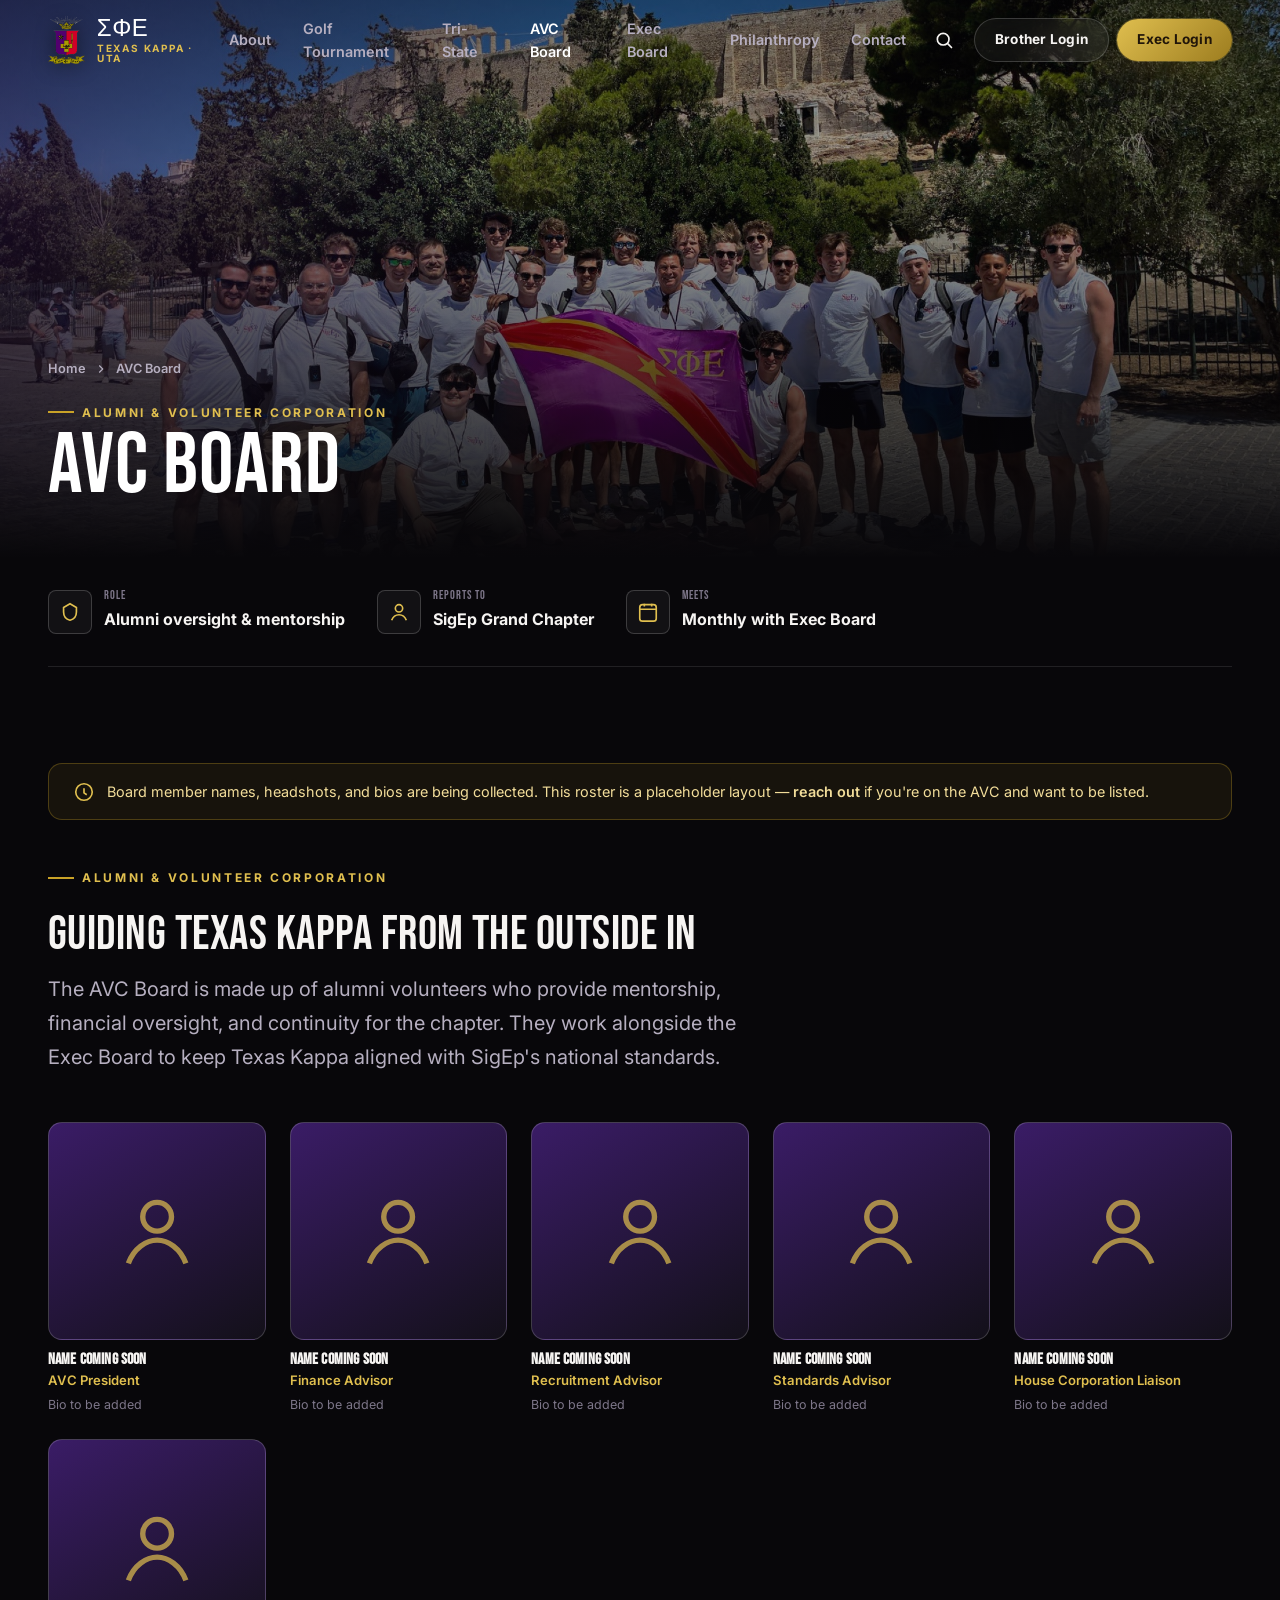
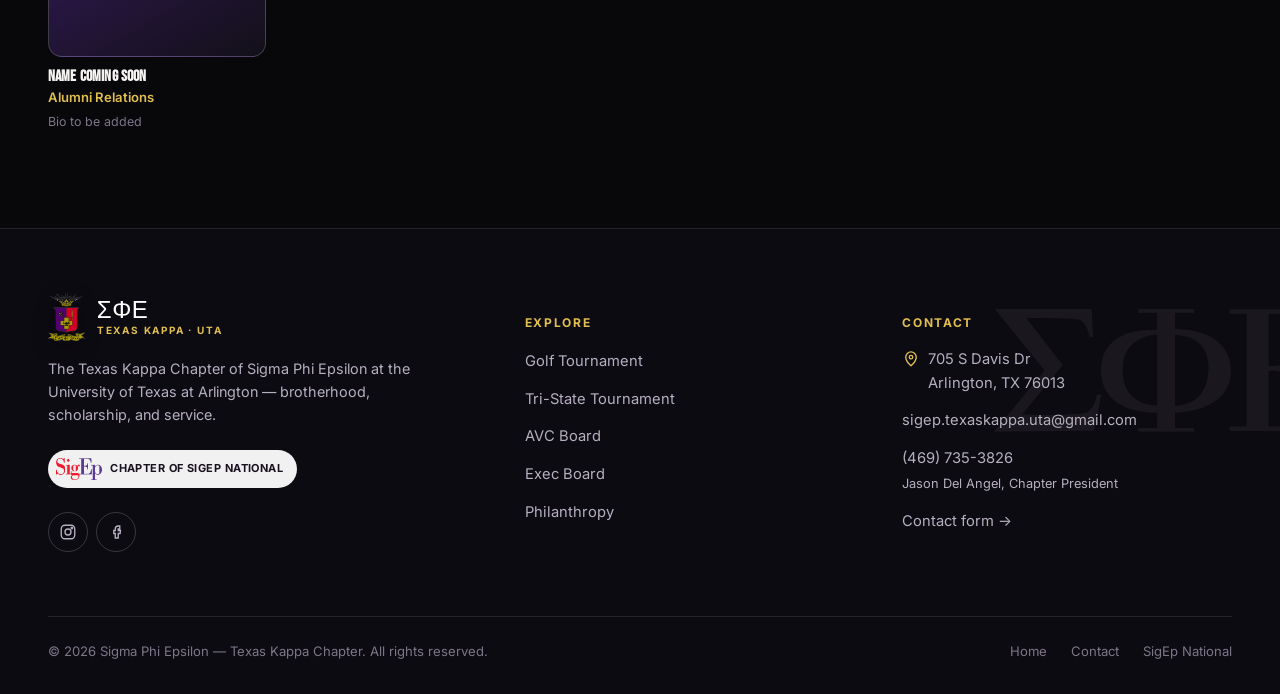
==== avc-board.html @ aaf161c5 "Remove X and YouTube icons from social links Co-Authored-By: Claude Sonnet 5 <noreply@anthropic.com>" ====
<!doctype html>
<html lang="en">
<head>
<meta charset="UTF-8">
<meta name="viewport" content="width=device-width, initial-scale=1">
<title>AVC Board | Sigma Phi Epsilon — Texas Kappa</title>
<meta name="description" content="Meet the Alumni & Volunteer Corporation (AVC) Board supporting the Texas Kappa Chapter of Sigma Phi Epsilon.">
<link rel="icon" type="image/png" sizes="32x32" href="assets/img/favicon-32.png">
<link rel="apple-touch-icon" href="assets/img/apple-touch-icon.png">
<link rel="stylesheet" href="css/style.css">
</head>
<body>
<a class="skip-link" href="#main">Skip to content</a>

<header class="nav" data-nav>
  <div class="container nav-inner">
    <a class="brand" href="index.html" aria-label="Sigma Phi Epsilon, Texas Kappa — home">
      <span class="brand-mark" aria-hidden="true"><img src="assets/img/logo-crest.png" alt=""></span>
      <span class="brand-text"><span class="brand-greek">ΣΦΕ</span><span class="brand-sub">Texas Kappa · UTA</span></span>
    </a>
    <nav class="nav-links" aria-label="Primary">
      <a href="index.html#about">About</a>
      <a href="golf-tournament.html">Golf Tournament</a>
      <a href="tri-state-tournament.html">Tri-State</a>
      <a href="avc-board.html" class="is-active" aria-current="page">AVC Board</a>
      <a href="exec-board.html">Exec Board</a>
      <a href="philanthropy.html">Philanthropy</a>
      <a href="contact.html">Contact</a>
    </nav>
    <div class="nav-actions">
      <button class="icon-btn" data-open="[data-search-overlay]" aria-label="Open search">
        <svg viewBox="0 0 24 24" fill="none" stroke="currentColor" stroke-width="2" stroke-linecap="round"><circle cx="11" cy="11" r="7"/><path d="M21 21l-4.3-4.3"/></svg>
      </button>
      <div class="login-group">
        <button class="btn btn-ghost btn-sm" data-open="[data-brother-modal]">Brother Login</button>
        <button class="btn btn-gold btn-sm" data-open="[data-exec-modal]">Exec Login</button>
      </div>
      <button class="icon-btn menu-toggle" data-menu-toggle aria-label="Open menu" aria-expanded="false" aria-controls="mobile-drawer">
        <svg class="icon-open" viewBox="0 0 24 24" fill="none" stroke="currentColor" stroke-width="2" stroke-linecap="round"><path d="M4 7h16M4 12h16M4 17h16"/></svg>
        <svg class="icon-close" viewBox="0 0 24 24" fill="none" stroke="currentColor" stroke-width="2" stroke-linecap="round"><path d="M6 6l12 12M18 6L6 18"/></svg>
      </button>
    </div>
  </div>
</header>

<div class="mobile-drawer" id="mobile-drawer" data-drawer>
  <nav aria-label="Mobile">
    <a href="index.html#about">About</a>
    <a href="golf-tournament.html">Golf Tournament</a>
    <a href="tri-state-tournament.html">Tri-State</a>
    <a href="avc-board.html">AVC Board</a>
    <a href="exec-board.html">Exec Board</a>
    <a href="philanthropy.html">Philanthropy</a>
    <a href="contact.html">Contact</a>
  </nav>
  <div class="drawer-actions">
    <button class="btn btn-ghost btn-block" data-open="[data-brother-modal]">Brother Login</button>
    <button class="btn btn-gold btn-block" data-open="[data-exec-modal]">Exec Login</button>
  </div>
</div>

<div class="search-overlay" data-search-overlay aria-hidden="true" role="dialog" aria-modal="true" aria-label="Site search">
  <div class="search-panel">
    <div class="search-input-row">
      <svg viewBox="0 0 24 24" fill="none" stroke="currentColor" stroke-width="2" stroke-linecap="round"><circle cx="11" cy="11" r="7"/><path d="M21 21l-4.3-4.3"/></svg>
      <input type="text" data-search-input placeholder="Search the chapter site…" aria-label="Search">
      <button class="icon-btn" data-close aria-label="Close search"><svg viewBox="0 0 24 24" fill="none" stroke="currentColor" stroke-width="2" stroke-linecap="round"><path d="M6 6l12 12M18 6L6 18"/></svg></button>
    </div>
    <div class="search-results" data-search-results></div>
    <div class="search-hint"><span><span class="kbd">↑↓</span> navigate</span><span><span class="kbd">Enter</span> select</span><span><span class="kbd">Esc</span> close</span></div>
  </div>
</div>

<div class="modal-overlay" data-brother-modal aria-hidden="true" role="dialog" aria-modal="true" aria-label="Brother login">
  <div class="modal-card">
    <button class="icon-btn modal-close" data-close aria-label="Close"><svg viewBox="0 0 24 24" fill="none" stroke="currentColor" stroke-width="2" stroke-linecap="round"><path d="M6 6l12 12M18 6L6 18"/></svg></button>
    <div class="modal-icon"><svg viewBox="0 0 24 24" fill="none" stroke="currentColor" stroke-width="1.8"><path d="M12 12a4 4 0 100-8 4 4 0 000 8zM4 21c1.5-4 5-6 8-6s6.5 2 8 6"/></svg></div>
    <span class="modal-badge">Coming soon</span>
    <h3>Brother Portal</h3>
    <p>A private space for active brothers — event RSVPs, point tracking, and chapter docs. Login opens once the portal is built.</p>
    <form data-portal-form>
      <div class="field"><label for="brother-email">UTA email</label><input id="brother-email" type="email" placeholder="you@mavs.uta.edu" disabled></div>
      <div class="field"><label for="brother-pass">Password</label><input id="brother-pass" type="password" placeholder="••••••••" disabled></div>
      <button class="btn btn-primary btn-block" type="submit">Notify me when it's live</button>
      <p class="form-status" data-form-status></p>
    </form>
  </div>
</div>

<div class="modal-overlay" data-exec-modal aria-hidden="true" role="dialog" aria-modal="true" aria-label="Exec board login">
  <div class="modal-card">
    <button class="icon-btn modal-close" data-close aria-label="Close"><svg viewBox="0 0 24 24" fill="none" stroke="currentColor" stroke-width="2" stroke-linecap="round"><path d="M6 6l12 12M18 6L6 18"/></svg></button>
    <div class="modal-icon"><svg viewBox="0 0 24 24" fill="none" stroke="currentColor" stroke-width="1.8"><path d="M12 3l7 4v5c0 4.5-3 8-7 9-4-1-7-4.5-7-9V7l7-4z"/></svg></div>
    <span class="modal-badge">Coming soon</span>
    <h3>Exec Portal</h3>
    <p>Admin tools for the executive board — content management, budgets, and reporting. Restricted to officers once live.</p>
    <form data-portal-form>
      <div class="field"><label for="exec-email">Officer email</label><input id="exec-email" type="email" placeholder="you@mavs.uta.edu" disabled></div>
      <div class="field"><label for="exec-pass">Password</label><input id="exec-pass" type="password" placeholder="••••••••" disabled></div>
      <button class="btn btn-primary btn-block" type="submit">Notify me when it's live</button>
      <p class="form-status" data-form-status></p>
    </form>
  </div>
</div>

<main id="main">
  <section class="page-hero">
    <img src="assets/img/hero-4.jpg" alt="Texas Kappa brothers with the chapter flag at the Acropolis in Athens, Greece." loading="eager">
    <div class="hero-scrim" aria-hidden="true"></div>
    <div class="page-hero-content">
      <div class="container">
        <span class="breadcrumb"><a href="index.html">Home</a><svg viewBox="0 0 24 24" fill="none" stroke="currentColor" stroke-width="2"><path d="M9 6l6 6-6 6"/></svg><span>AVC Board</span></span>
        <span class="eyebrow">Alumni &amp; Volunteer Corporation</span>
        <h1 class="page-title">AVC Board</h1>
      </div>
    </div>
  </section>

  <div class="container">
    <div class="info-strip">
      <div class="info-item">
        <span class="value-icon" aria-hidden="true"><svg viewBox="0 0 24 24" fill="none" stroke="currentColor" stroke-width="1.8"><path d="M12 3l7 4v5c0 4.5-3 8-7 9-4-1-7-4.5-7-9V7l7-4z"/></svg></span>
        <div><h4>Role</h4><p>Alumni oversight &amp; mentorship</p></div>
      </div>
      <div class="info-item">
        <span class="value-icon" aria-hidden="true"><svg viewBox="0 0 24 24" fill="none" stroke="currentColor" stroke-width="1.8"><path d="M12 12a4 4 0 100-8 4 4 0 000 8zM4 21c1.5-4 5-6 8-6s6.5 2 8 6"/></svg></span>
        <div><h4>Reports to</h4><p>SigEp Grand Chapter</p></div>
      </div>
      <div class="info-item">
        <span class="value-icon" aria-hidden="true"><svg viewBox="0 0 24 24" fill="none" stroke="currentColor" stroke-width="1.8"><rect x="3" y="4" width="18" height="18" rx="3"/><path d="M3 9h18M8 3v3M16 3v3"/></svg></span>
        <div><h4>Meets</h4><p>Monthly with Exec Board</p></div>
      </div>
    </div>
  </div>

  <section class="section">
    <div class="container">
      <div class="coming-soon-banner reveal">
        <svg viewBox="0 0 24 24" fill="none" stroke="currentColor" stroke-width="1.8"><circle cx="12" cy="12" r="9"/><path d="M12 8v5l3 2"/></svg>
        <span>Board member names, headshots, and bios are being collected. This roster is a placeholder layout — <a href="contact.html" class="link-underline" style="color:inherit">reach out</a> if you're on the AVC and want to be listed.</span>
      </div>

      <div class="section-head">
        <span class="eyebrow">Alumni &amp; Volunteer Corporation</span>
        <h2 class="section-title" style="font-size:clamp(2rem,4vw,3rem)">Guiding Texas Kappa from the outside in</h2>
        <p class="lede">The AVC Board is made up of alumni volunteers who provide mentorship, financial oversight, and continuity for the chapter. They work alongside the Exec Board to keep Texas Kappa aligned with SigEp's national standards.</p>
      </div>

      <div class="person-grid stagger-grid">
        <div class="person-card reveal">
          <div class="person-avatar"><svg viewBox="0 0 24 24" fill="none" stroke="currentColor" stroke-width="1.5"><circle cx="12" cy="8" r="4"/><path d="M4 21c1.5-4.2 5-6.5 8-6.5s6.5 2.3 8 6.5"/></svg></div>
          <h4>Name coming soon</h4>
          <div class="role">AVC President</div>
          <div class="placeholder-tag">Bio to be added</div>
        </div>
        <div class="person-card reveal">
          <div class="person-avatar"><svg viewBox="0 0 24 24" fill="none" stroke="currentColor" stroke-width="1.5"><circle cx="12" cy="8" r="4"/><path d="M4 21c1.5-4.2 5-6.5 8-6.5s6.5 2.3 8 6.5"/></svg></div>
          <h4>Name coming soon</h4>
          <div class="role">Finance Advisor</div>
          <div class="placeholder-tag">Bio to be added</div>
        </div>
        <div class="person-card reveal">
          <div class="person-avatar"><svg viewBox="0 0 24 24" fill="none" stroke="currentColor" stroke-width="1.5"><circle cx="12" cy="8" r="4"/><path d="M4 21c1.5-4.2 5-6.5 8-6.5s6.5 2.3 8 6.5"/></svg></div>
          <h4>Name coming soon</h4>
          <div class="role">Recruitment Advisor</div>
          <div class="placeholder-tag">Bio to be added</div>
        </div>
        <div class="person-card reveal">
          <div class="person-avatar"><svg viewBox="0 0 24 24" fill="none" stroke="currentColor" stroke-width="1.5"><circle cx="12" cy="8" r="4"/><path d="M4 21c1.5-4.2 5-6.5 8-6.5s6.5 2.3 8 6.5"/></svg></div>
          <h4>Name coming soon</h4>
          <div class="role">Standards Advisor</div>
          <div class="placeholder-tag">Bio to be added</div>
        </div>
        <div class="person-card reveal">
          <div class="person-avatar"><svg viewBox="0 0 24 24" fill="none" stroke="currentColor" stroke-width="1.5"><circle cx="12" cy="8" r="4"/><path d="M4 21c1.5-4.2 5-6.5 8-6.5s6.5 2.3 8 6.5"/></svg></div>
          <h4>Name coming soon</h4>
          <div class="role">House Corporation Liaison</div>
          <div class="placeholder-tag">Bio to be added</div>
        </div>
        <div class="person-card reveal">
          <div class="person-avatar"><svg viewBox="0 0 24 24" fill="none" stroke="currentColor" stroke-width="1.5"><circle cx="12" cy="8" r="4"/><path d="M4 21c1.5-4.2 5-6.5 8-6.5s6.5 2.3 8 6.5"/></svg></div>
          <h4>Name coming soon</h4>
          <div class="role">Alumni Relations</div>
          <div class="placeholder-tag">Bio to be added</div>
        </div>
      </div>
    </div>
  </section>
</main>

<footer class="site-footer">
  <img class="footer-watermark" src="assets/img/logo-sigep-letters.png" alt="" aria-hidden="true">
  <div class="container">
    <div class="footer-grid">
      <div class="footer-brand">
        <a class="brand" href="index.html">
          <span class="brand-mark" aria-hidden="true"><img src="assets/img/logo-crest.png" alt=""></span>
          <span class="brand-text"><span class="brand-greek">ΣΦΕ</span><span class="brand-sub">Texas Kappa · UTA</span></span>
        </a>
        <p>The Texas Kappa Chapter of Sigma Phi Epsilon at the University of Texas at Arlington — brotherhood, scholarship, and service.</p>
        <a class="footer-natl" href="https://sigep.org" target="_blank" rel="noopener noreferrer">
          <img src="assets/img/logo-sigep-wordmark.png" alt="">
          <span>Chapter of SigEp National</span>
        </a>
        <div class="social-row" aria-label="Social media">
          <a class="social-btn" href="https://www.instagram.com/sigep_uta/" target="_blank" rel="noopener noreferrer" aria-label="Texas Kappa on Instagram"><svg viewBox="0 0 24 24" fill="none" stroke="currentColor" stroke-width="1.8"><rect x="3" y="3" width="18" height="18" rx="5"/><circle cx="12" cy="12" r="4"/><circle cx="17.2" cy="6.8" r="1"/></svg></a>
          <a class="social-btn" href="https://www.facebook.com/SigmaPhiEpsilon" target="_blank" rel="noopener noreferrer" aria-label="SigEp National on Facebook"><svg viewBox="0 0 24 24" fill="none" stroke="currentColor" stroke-width="1.8"><path d="M15 8h2V4h-2a4 4 0 00-4 4v2H9v4h2v6h4v-6h2.5l.5-4H15V8z"/></svg></a>
        </div>
      </div>
      <div class="footer-col">
        <h5>Explore</h5>
        <ul>
          <li><a href="golf-tournament.html">Golf Tournament</a></li>
          <li><a href="tri-state-tournament.html">Tri-State Tournament</a></li>
          <li><a href="avc-board.html">AVC Board</a></li>
          <li><a href="exec-board.html">Exec Board</a></li>
          <li><a href="philanthropy.html">Philanthropy</a></li>
        </ul>
      </div>
      <div class="footer-col">
        <h5>Contact</h5>
        <ul>
          <li class="footer-address-icon"><svg viewBox="0 0 24 24" fill="none" stroke="currentColor" stroke-width="1.8"><path d="M12 21s7-6.3 7-11.5A7 7 0 105 9.5C5 14.7 12 21 12 21z"/><circle cx="12" cy="9.5" r="2.3"/></svg><address>705 S Davis Dr<br>Arlington, TX 76013</address></li>
          <li><a href="mailto:sigep.texaskappa.uta@gmail.com">sigep.texaskappa.uta@gmail.com</a></li>
          <li><a href="tel:+14697353826">(469) 735-3826</a><br><span class="text-muted" style="font-size:0.8rem">Jason Del Angel, Chapter President</span></li>
          <li><a href="contact.html">Contact form →</a></li>
        </ul>
      </div>
    </div>
    <div class="footer-bottom">
      <span>© <span data-year></span> Sigma Phi Epsilon — Texas Kappa Chapter. All rights reserved.</span>
      <span class="footer-legal"><a href="index.html">Home</a><a href="contact.html">Contact</a><a href="https://sigep.org" target="_blank" rel="noopener noreferrer">SigEp National</a></span>
    </div>
  </div>
</footer>

<script src="js/main.js"></script>
</body>
</html>
---- css/style.css ----
/* =========================================================
   SIGMA PHI EPSILON — TEXAS KAPPA CHAPTER
   Design System: dark cinematic, purple / red / gold
   ========================================================= */

@import url('https://fonts.googleapis.com/css2?family=Bebas+Neue&family=Inter:wght@400;500;600;700;800&display=swap');

:root {
  /* Brand */
  --purple-950: #150a26;
  --purple-900: #23113f;
  --purple-800: #3a1c66;
  --purple-700: #4b2e83;
  --purple-600: #6b46b3;
  --purple-500: #8a63d1;

  --red-800: #7a0d20;
  --red-700: #a10f28;
  --red-600: #c8102e;
  --red-500: #e5304d;

  --gold-700: #9c7c1f;
  --gold-600: #c9a227;
  --gold-500: #e0bf4f;
  --gold-300: #f2dd9a;

  /* Surface */
  --bg: #08070a;
  --bg-alt: #0d0b12;
  --bg-elevated: #131019;
  --surface: rgba(255, 255, 255, 0.045);
  --surface-strong: rgba(255, 255, 255, 0.08);
  --border: rgba(255, 255, 255, 0.1);
  --border-strong: rgba(255, 255, 255, 0.18);

  /* Text */
  --text: #f6f4f2;
  --text-muted: #b6afc0;
  --text-faint: #7d7689;

  /* Semantic */
  --color-primary: var(--purple-700);
  --color-accent: var(--gold-600);
  --color-danger: var(--red-600);

  /* Type */
  --font-display: 'Bebas Neue', 'Arial Narrow', sans-serif;
  --font-body: 'Inter', -apple-system, BlinkMacSystemFont, 'Segoe UI', sans-serif;

  /* Scale */
  --space-1: 4px;
  --space-2: 8px;
  --space-3: 12px;
  --space-4: 16px;
  --space-5: 24px;
  --space-6: 32px;
  --space-7: 48px;
  --space-8: 64px;
  --space-9: 96px;
  --space-10: 140px;

  --radius-sm: 8px;
  --radius-md: 14px;
  --radius-lg: 22px;
  --radius-full: 999px;

  --container: 1280px;

  --shadow-soft: 0 20px 60px -20px rgba(0, 0, 0, 0.65);
  --shadow-glow-purple: 0 0 0 1px rgba(139, 99, 209, 0.25), 0 20px 60px -10px rgba(75, 46, 131, 0.45);
  --shadow-glow-gold: 0 0 0 1px rgba(224, 191, 79, 0.3), 0 12px 40px -10px rgba(201, 162, 39, 0.35);

  --ease-out: cubic-bezier(0.16, 1, 0.3, 1);
  --dur-fast: 180ms;
  --dur-base: 320ms;
  --dur-slow: 600ms;

  --z-nav: 100;
  --z-overlay: 200;
  --z-modal: 300;
  --z-toast: 400;
}

/* =========================================================
   RESET
   ========================================================= */
*, *::before, *::after { box-sizing: border-box; }
html { scroll-behavior: smooth; }
@media (prefers-reduced-motion: reduce) {
  html { scroll-behavior: auto; }
  *, *::before, *::after {
    animation-duration: 0.01ms !important;
    animation-iteration-count: 1 !important;
    transition-duration: 0.01ms !important;
    scroll-behavior: auto !important;
  }
}

body, h1, h2, h3, h4, p, figure, blockquote { margin: 0; }
ul { list-style: none; margin: 0; padding: 0; }
img, video { max-width: 100%; display: block; }
a { color: inherit; text-decoration: none; }
button { font: inherit; color: inherit; background: none; border: none; cursor: pointer; }
input { font: inherit; color: inherit; }

body {
  background: var(--bg);
  color: var(--text);
  font-family: var(--font-body);
  font-size: 16px;
  line-height: 1.6;
  -webkit-font-smoothing: antialiased;
  min-height: 100dvh;
  overflow-x: hidden;
}

::selection { background: var(--purple-600); color: #fff; }

/* Focus visibility */
:focus-visible {
  outline: 2px solid var(--gold-500);
  outline-offset: 3px;
  border-radius: 4px;
}

/* Skip link */
.skip-link {
  position: fixed;
  top: -100px;
  left: var(--space-4);
  z-index: 1000;
  background: var(--gold-500);
  color: #1a1220;
  font-weight: 700;
  padding: var(--space-3) var(--space-5);
  border-radius: var(--radius-sm);
  transition: top var(--dur-base) var(--ease-out);
}
.skip-link:focus { top: var(--space-4); }

.container {
  width: 100%;
  max-width: var(--container);
  margin-inline: auto;
  padding-inline: var(--space-5);
}
@media (min-width: 768px) { .container { padding-inline: var(--space-7); } }

.eyebrow {
  display: inline-flex;
  align-items: center;
  gap: var(--space-2);
  font-family: var(--font-body);
  font-weight: 700;
  font-size: 12px;
  letter-spacing: 0.22em;
  text-transform: uppercase;
  color: var(--gold-500);
}
.eyebrow::before {
  content: '';
  width: 26px;
  height: 2px;
  background: var(--gold-600);
  display: inline-block;
}

h1, h2, h3, h4 {
  font-family: var(--font-display);
  font-weight: 400;
  letter-spacing: 0.01em;
  line-height: 1.02;
  text-wrap: balance;
}

h2.section-title {
  font-size: clamp(2.4rem, 6vw, 4.2rem);
  margin-top: var(--space-3);
}

p.lede {
  font-size: clamp(1.05rem, 2vw, 1.25rem);
  color: var(--text-muted);
  max-width: 60ch;
  line-height: 1.7;
}

.text-muted { color: var(--text-muted); }

/* =========================================================
   BUTTONS
   ========================================================= */
.btn {
  display: inline-flex;
  align-items: center;
  justify-content: center;
  gap: var(--space-2);
  padding: 14px 30px;
  border-radius: var(--radius-full);
  font-weight: 700;
  font-size: 0.95rem;
  letter-spacing: 0.02em;
  min-height: 48px;
  cursor: pointer;
  transition: transform var(--dur-fast) var(--ease-out), box-shadow var(--dur-base) var(--ease-out), background var(--dur-base) var(--ease-out), border-color var(--dur-base) var(--ease-out);
  white-space: nowrap;
}
.btn:active { transform: scale(0.97); }

.btn-primary {
  background: linear-gradient(135deg, var(--red-600), var(--purple-700));
  color: #fff;
  box-shadow: var(--shadow-glow-purple);
}
.btn-primary:hover { box-shadow: 0 0 0 1px rgba(224,191,79,0.35), 0 24px 60px -12px rgba(75,46,131,0.6); transform: translateY(-2px); }

.btn-gold {
  background: linear-gradient(135deg, var(--gold-500), var(--gold-700));
  color: #201509;
  box-shadow: var(--shadow-glow-gold);
}
.btn-gold:hover { transform: translateY(-2px); }

.btn-ghost {
  background: var(--surface);
  border: 1px solid var(--border-strong);
  color: var(--text);
  backdrop-filter: blur(12px);
  -webkit-backdrop-filter: blur(12px);
}
.btn-ghost:hover { background: var(--surface-strong); border-color: var(--gold-500); }

.btn-sm { padding: 10px 20px; font-size: 0.85rem; min-height: 40px; }
.btn-block { width: 100%; }

.link-underline {
  position: relative;
  font-weight: 600;
}
.link-underline::after {
  content: '';
  position: absolute;
  left: 0; right: 0; bottom: -3px;
  height: 1px;
  background: currentColor;
  transform: scaleX(0);
  transform-origin: right;
  transition: transform var(--dur-base) var(--ease-out);
}
.link-underline:hover::after { transform: scaleX(1); transform-origin: left; }

/* =========================================================
   NAVBAR
   ========================================================= */
.nav {
  position: fixed;
  top: 0; left: 0; right: 0;
  z-index: var(--z-nav);
  padding: var(--space-4) 0;
  transition: background var(--dur-base) var(--ease-out), border-color var(--dur-base) var(--ease-out), padding var(--dur-base) var(--ease-out);
  border-bottom: 1px solid transparent;
}
.nav.is-scrolled {
  background: rgba(8, 7, 10, 0.75);
  backdrop-filter: blur(18px) saturate(140%);
  -webkit-backdrop-filter: blur(18px) saturate(140%);
  border-bottom-color: var(--border);
  padding: var(--space-3) 0;
}
.nav-inner {
  display: flex;
  align-items: center;
  justify-content: space-between;
  gap: var(--space-4);
}

.brand {
  display: flex;
  align-items: center;
  gap: var(--space-3);
  font-family: var(--font-display);
  letter-spacing: 0.03em;
}
.brand-mark {
  height: 48px;
  width: auto;
  display: grid;
  place-items: center;
  flex-shrink: 0;
  filter: drop-shadow(0 2px 10px rgba(0,0,0,0.45));
}
.brand-mark img { height: 48px; width: auto; display: block; max-width: none; }
.brand-mark svg { width: 26px; height: 26px; }
.brand-text { display: flex; flex-direction: column; line-height: 1; }
.brand-text .brand-greek { font-size: 1.5rem; color: #fff; }
.brand-text .brand-sub {
  font-family: var(--font-body);
  font-size: 10px;
  font-weight: 700;
  letter-spacing: 0.18em;
  color: var(--gold-500);
  text-transform: uppercase;
  margin-top: 2px;
}

.nav-links {
  display: none;
  align-items: center;
  gap: var(--space-6);
  font-size: 0.9rem;
  font-weight: 600;
  color: var(--text-muted);
}
.nav-links a { transition: color var(--dur-fast) var(--ease-out); }
.nav-links a:hover, .nav-links a.is-active { color: #fff; }
@media (min-width: 1080px) { .nav-links { display: flex; } }

.nav-actions { display: flex; align-items: center; gap: var(--space-2); }

.icon-btn {
  width: 44px; height: 44px;
  display: grid;
  place-items: center;
  border-radius: var(--radius-full);
  color: var(--text);
  transition: background var(--dur-fast) var(--ease-out), color var(--dur-fast) var(--ease-out);
}
.icon-btn:hover { background: var(--surface-strong); color: var(--gold-500); }
.icon-btn svg { width: 20px; height: 20px; }

.login-group { display: none; align-items: center; gap: var(--space-2); }
@media (min-width: 1080px) { .login-group { display: flex; } }

.menu-toggle { display: grid; }
@media (min-width: 1080px) { .menu-toggle { display: none; } }
.menu-toggle .icon-close { display: none; }
.menu-toggle.is-open .icon-open { display: none; }
.menu-toggle.is-open .icon-close { display: block; }

/* Mobile drawer */
.mobile-drawer {
  position: fixed;
  inset: 0;
  z-index: calc(var(--z-nav) - 1);
  background: rgba(8, 7, 10, 0.98);
  backdrop-filter: blur(20px);
  display: flex;
  flex-direction: column;
  padding: 110px var(--space-5) var(--space-6);
  gap: var(--space-6);
  transform: translateY(-8px);
  opacity: 0;
  pointer-events: none;
  transition: opacity var(--dur-base) var(--ease-out), transform var(--dur-base) var(--ease-out);
  overflow-y: auto;
}
.mobile-drawer.is-open { opacity: 1; transform: translateY(0); pointer-events: auto; }
.mobile-drawer nav { display: flex; flex-direction: column; gap: var(--space-1); }
.mobile-drawer nav a {
  font-family: var(--font-display);
  font-size: 2rem;
  padding: var(--space-3) 0;
  border-bottom: 1px solid var(--border);
  color: var(--text);
}
.mobile-drawer .drawer-actions { display: flex; flex-direction: column; gap: var(--space-3); margin-top: auto; }

/* =========================================================
   SEARCH OVERLAY
   ========================================================= */
.search-overlay {
  position: fixed;
  inset: 0;
  z-index: var(--z-overlay);
  background: rgba(6, 5, 8, 0.9);
  backdrop-filter: blur(10px);
  display: flex;
  align-items: flex-start;
  justify-content: center;
  padding: 12vh var(--space-5) var(--space-5);
  opacity: 0;
  pointer-events: none;
  transition: opacity var(--dur-base) var(--ease-out);
}
.search-overlay.is-open { opacity: 1; pointer-events: auto; }
.search-panel {
  width: 100%;
  max-width: 640px;
  background: var(--bg-elevated);
  border: 1px solid var(--border-strong);
  border-radius: var(--radius-lg);
  box-shadow: var(--shadow-soft);
  padding: var(--space-5);
  transform: translateY(-16px);
  transition: transform var(--dur-base) var(--ease-out);
}
.search-overlay.is-open .search-panel { transform: translateY(0); }
.search-input-row {
  display: flex;
  align-items: center;
  gap: var(--space-3);
  border-bottom: 1px solid var(--border-strong);
  padding-bottom: var(--space-4);
}
.search-input-row svg { width: 22px; height: 22px; color: var(--gold-500); flex-shrink: 0; }
.search-input-row input {
  flex: 1;
  background: none;
  border: none;
  font-size: 1.25rem;
  color: #fff;
  outline: none;
}
.search-input-row input::placeholder { color: var(--text-faint); }
.search-results { margin-top: var(--space-4); display: flex; flex-direction: column; gap: 2px; max-height: 45vh; overflow-y: auto; }
.search-results a {
  display: flex;
  align-items: center;
  justify-content: space-between;
  padding: var(--space-3) var(--space-3);
  border-radius: var(--radius-sm);
  font-weight: 600;
}
.search-results a:hover, .search-results a.is-selected { background: var(--surface-strong); color: var(--gold-300); }
.search-results a span.tag {
  font-size: 11px;
  font-weight: 700;
  letter-spacing: 0.08em;
  text-transform: uppercase;
  color: var(--text-faint);
}
.search-empty { color: var(--text-faint); padding: var(--space-4) var(--space-3); font-size: 0.9rem; }
.search-hint { margin-top: var(--space-4); font-size: 12px; color: var(--text-faint); display: flex; gap: var(--space-4); }
.kbd {
  border: 1px solid var(--border-strong);
  border-radius: 4px;
  padding: 1px 6px;
  font-family: monospace;
}

/* =========================================================
   MODAL (LOGIN PORTALS)
   ========================================================= */
.modal-overlay {
  position: fixed;
  inset: 0;
  z-index: var(--z-modal);
  background: rgba(6, 5, 8, 0.85);
  backdrop-filter: blur(8px);
  display: flex;
  align-items: center;
  justify-content: center;
  padding: var(--space-5);
  opacity: 0;
  pointer-events: none;
  transition: opacity var(--dur-base) var(--ease-out);
}
.modal-overlay.is-open { opacity: 1; pointer-events: auto; }
.modal-card {
  width: 100%;
  max-width: 420px;
  background: var(--bg-elevated);
  border: 1px solid var(--border-strong);
  border-radius: var(--radius-lg);
  box-shadow: var(--shadow-soft);
  padding: var(--space-6);
  position: relative;
  transform: scale(0.96) translateY(10px);
  transition: transform var(--dur-base) var(--ease-out);
}
.modal-overlay.is-open .modal-card { transform: scale(1) translateY(0); }
.modal-close {
  position: absolute;
  top: var(--space-4); right: var(--space-4);
  width: 36px; height: 36px;
}
.modal-icon {
  width: 52px; height: 52px;
  border-radius: var(--radius-md);
  display: grid; place-items: center;
  background: linear-gradient(135deg, var(--purple-700), var(--red-700));
  margin-bottom: var(--space-4);
}
.modal-icon svg { width: 26px; height: 26px; color: #fff; }
.modal-card h3 { font-family: var(--font-display); font-size: 2rem; margin-bottom: var(--space-2); }
.modal-card p { color: var(--text-muted); margin-bottom: var(--space-5); font-size: 0.95rem; }
.field { margin-bottom: var(--space-4); }
.field label { display: block; font-size: 0.8rem; font-weight: 700; margin-bottom: var(--space-2); color: var(--text-muted); }
.field input {
  width: 100%;
  background: var(--surface);
  border: 1px solid var(--border-strong);
  border-radius: var(--radius-sm);
  padding: 12px 14px;
  min-height: 44px;
  outline: none;
  transition: border-color var(--dur-fast) var(--ease-out);
}
.field input:focus { border-color: var(--gold-500); }
.field input:disabled { opacity: 0.5; cursor: not-allowed; }
.modal-badge {
  display: inline-flex;
  align-items: center;
  gap: 6px;
  font-size: 11px;
  font-weight: 700;
  letter-spacing: 0.08em;
  text-transform: uppercase;
  color: var(--gold-500);
  background: rgba(224, 191, 79, 0.1);
  border: 1px solid rgba(224, 191, 79, 0.3);
  padding: 6px 12px;
  border-radius: var(--radius-full);
  margin-bottom: var(--space-4);
}

/* =========================================================
   HERO
   ========================================================= */
.hero {
  position: relative;
  min-height: 100dvh;
  display: flex;
  flex-direction: column;
  justify-content: flex-end;
  overflow: hidden;
  isolation: isolate;
}
.hero-media {
  position: absolute;
  inset: 0;
  z-index: -2;
}
.hero-media video, .hero-media img {
  width: 100%; height: 100%;
  object-fit: cover;
  object-position: center 30%;
}
.hero-scrim {
  position: absolute;
  inset: 0;
  z-index: -1;
  background:
    linear-gradient(180deg, rgba(6,5,8,0.55) 0%, rgba(6,5,8,0.35) 30%, rgba(6,5,8,0.75) 78%, #08070a 100%),
    linear-gradient(100deg, rgba(59,20,89,0.55) 0%, rgba(8,7,10,0) 45%);
}
.hero-content {
  position: relative;
  padding: 160px var(--space-5) var(--space-8);
  width: 100%;
}
.hero-content .container { display: flex; flex-direction: column; gap: var(--space-5); }
.hero-title {
  font-size: clamp(3.2rem, 11vw, 8.5rem);
  color: #fff;
  text-shadow: 0 10px 40px rgba(0,0,0,0.5);
}
.hero-title .line2 {
  background: linear-gradient(100deg, var(--gold-300), var(--gold-600) 60%, var(--red-500));
  -webkit-background-clip: text;
  background-clip: text;
  color: transparent;
  display: block;
}
.hero-meta {
  display: flex;
  flex-wrap: wrap;
  align-items: center;
  gap: var(--space-3) var(--space-5);
  color: var(--text-muted);
  font-weight: 600;
  font-size: 0.95rem;
}
.hero-meta .dot { width: 4px; height: 4px; border-radius: 50%; background: var(--gold-500); }
.hero-actions { display: flex; flex-wrap: wrap; gap: var(--space-3); margin-top: var(--space-2); }

.scroll-cue {
  position: absolute;
  bottom: var(--space-6);
  left: 50%;
  transform: translateX(-50%);
  display: flex;
  flex-direction: column;
  align-items: center;
  gap: var(--space-2);
  color: var(--text-faint);
  font-size: 11px;
  letter-spacing: 0.2em;
  text-transform: uppercase;
}
.scroll-cue .stick {
  width: 1px; height: 34px;
  background: linear-gradient(180deg, var(--gold-500), transparent);
  animation: scrollcue 2s ease-in-out infinite;
}
@keyframes scrollcue { 0%,100% { transform: scaleY(1); opacity: 1;} 50% { transform: scaleY(0.5); opacity: 0.4; } }
@media (prefers-reduced-motion: reduce) { .scroll-cue .stick { animation: none; } }

/* =========================================================
   STAT STRIP
   ========================================================= */
.stat-strip {
  border-top: 1px solid var(--border);
  border-bottom: 1px solid var(--border);
  background: var(--bg-alt);
}
.stat-grid {
  display: grid;
  grid-template-columns: repeat(2, 1fr);
  gap: var(--space-5);
  padding-block: var(--space-6);
}
@media (min-width: 768px) { .stat-grid { grid-template-columns: repeat(4, 1fr); } }
.stat-item { text-align: left; border-left: 2px solid var(--purple-700); padding-left: var(--space-4); }
.stat-num {
  font-family: var(--font-display);
  font-size: clamp(2.2rem, 4vw, 3.2rem);
  background: linear-gradient(120deg, #fff, var(--gold-400, var(--gold-500)));
  -webkit-background-clip: text; background-clip: text; color: transparent;
  line-height: 1;
}
.stat-label { font-size: 0.8rem; color: var(--text-muted); margin-top: var(--space-1); text-transform: uppercase; letter-spacing: 0.06em; }

/* =========================================================
   SECTION LAYOUT
   ========================================================= */
.section { padding-block: var(--space-9); position: relative; }
.section-head {
  display: flex;
  flex-direction: column;
  gap: var(--space-3);
  margin-bottom: var(--space-7);
  max-width: 720px;
}
.section-head.split {
  flex-direction: row;
  align-items: flex-end;
  justify-content: space-between;
  max-width: none;
  gap: var(--space-5);
}
@media (max-width: 640px) { .section-head.split { flex-direction: column; align-items: flex-start; } }

/* About */
.about-grid {
  display: grid;
  gap: var(--space-7);
  align-items: center;
}
@media (min-width: 960px) { .about-grid { grid-template-columns: 1fr 1fr; } }
.about-media {
  position: relative;
  border-radius: var(--radius-lg);
  overflow: hidden;
  box-shadow: var(--shadow-soft);
  aspect-ratio: 4/5;
}
.about-media img { width: 100%; height: 100%; object-fit: cover; }
.about-media::after {
  content: '';
  position: absolute; inset: 0;
  background: linear-gradient(200deg, rgba(75,46,131,0.35), transparent 60%);
  pointer-events: none;
}
.seal-badge {
  position: absolute;
  bottom: 16px; right: 16px;
  width: 96px;
  z-index: 2;
  filter: drop-shadow(0 8px 20px rgba(0,0,0,0.55));
}
.seal-badge img { width: 100%; display: block; }
@media (min-width: 640px) { .seal-badge { width: 118px; bottom: 20px; right: 20px; } }

.about-media-tag {
  position: absolute;
  bottom: var(--space-4); left: var(--space-4);
  background: rgba(8,7,10,0.72);
  backdrop-filter: blur(10px);
  border: 1px solid var(--border-strong);
  padding: var(--space-2) var(--space-3);
  border-radius: var(--radius-sm);
  font-size: 0.8rem;
  font-weight: 600;
}
.value-list { display: grid; gap: var(--space-4); margin-top: var(--space-6); }
.value-item { display: flex; gap: var(--space-4); align-items: flex-start; }
.value-icon {
  width: 44px; height: 44px; flex-shrink: 0;
  border-radius: var(--radius-sm);
  display: grid; place-items: center;
  background: var(--surface);
  border: 1px solid var(--border-strong);
  color: var(--gold-500);
}
.value-icon svg { width: 22px; height: 22px; }
.value-item h4 { font-family: var(--font-body); font-weight: 700; font-size: 1.05rem; margin-bottom: 2px; }
.value-item p { color: var(--text-muted); font-size: 0.92rem; }

/* Programs / subpage cards */
.card-grid {
  display: grid;
  gap: var(--space-5);
  grid-template-columns: repeat(auto-fit, minmax(270px, 1fr));
}
.program-card {
  position: relative;
  border-radius: var(--radius-lg);
  overflow: hidden;
  aspect-ratio: 3/4;
  border: 1px solid var(--border);
  isolation: isolate;
  transition: transform var(--dur-base) var(--ease-out), border-color var(--dur-base) var(--ease-out);
}
.program-card:hover { transform: translateY(-6px); border-color: var(--gold-500); }
.program-card img {
  position: absolute; inset: 0; z-index: -2;
  width: 100%; height: 100%; object-fit: cover;
  transition: transform 900ms var(--ease-out);
}
.program-card:hover img { transform: scale(1.08); }
.program-card::before {
  content: '';
  position: absolute; inset: 0; z-index: -1;
  background: linear-gradient(0deg, rgba(6,5,8,0.95) 0%, rgba(6,5,8,0.35) 55%, rgba(59,20,89,0.25) 100%);
}
.program-card-body {
  position: absolute; inset: 0;
  padding: var(--space-5);
  display: flex; flex-direction: column; justify-content: flex-end;
  gap: var(--space-2);
}
.program-card .eyebrow { color: var(--gold-300); }
.program-card h3 { font-family: var(--font-display); font-size: 1.9rem; color: #fff; }
.program-card p { font-size: 0.85rem; color: var(--text-muted); }
.program-card-cta {
  display: inline-flex; align-items: center; gap: 6px;
  font-size: 0.8rem; font-weight: 700; color: var(--gold-300);
  margin-top: var(--space-2);
}
.program-card-cta svg { width: 14px; height: 14px; transition: transform var(--dur-fast) var(--ease-out); }
.program-card:hover .program-card-cta svg { transform: translateX(4px); }

/* Philanthropy */
.philan-section { background: linear-gradient(180deg, var(--bg) 0%, var(--bg-alt) 100%); }
.philan-grid { display: grid; gap: var(--space-7); align-items: center; }
@media (min-width: 960px) { .philan-grid { grid-template-columns: 1.1fr 1fr; } }
.philan-media { border-radius: var(--radius-lg); overflow: hidden; box-shadow: var(--shadow-soft); position: relative; }
.philan-media img { width: 100%; height: 100%; object-fit: cover; }
.philan-stats { display: flex; gap: var(--space-6); margin: var(--space-5) 0; flex-wrap: wrap; }

/* Gallery */
.gallery-grid {
  display: grid;
  grid-template-columns: repeat(2, 1fr);
  gap: var(--space-3);
}
@media (min-width: 720px) { .gallery-grid { grid-template-columns: repeat(4, 1fr); grid-auto-rows: 180px; } }
.gallery-item { border-radius: var(--radius-md); overflow: hidden; position: relative; }
.gallery-item img { width: 100%; height: 100%; object-fit: cover; transition: transform 700ms var(--ease-out); }
.gallery-item:hover img { transform: scale(1.06); }
@media (min-width: 720px) {
  .gallery-item.tall { grid-row: span 2; }
  .gallery-item.wide { grid-column: span 2; }
}
.gallery-item { aspect-ratio: 1/1; }
@media (min-width: 720px) { .gallery-item { aspect-ratio: auto; } }

/* Boards teaser (AVC / Exec) */
.board-teaser { display: grid; gap: var(--space-5); grid-template-columns: repeat(auto-fit, minmax(220px,1fr)); }
.board-card {
  background: var(--surface);
  border: 1px solid var(--border);
  border-radius: var(--radius-lg);
  padding: var(--space-5);
  transition: border-color var(--dur-base), background var(--dur-base);
}
.board-card:hover { border-color: var(--purple-500); background: var(--surface-strong); }
.board-card .value-icon { margin-bottom: var(--space-3); }
.board-card h3 { font-family: var(--font-display); font-size: 1.6rem; margin-bottom: var(--space-2); }
.board-card p { color: var(--text-muted); font-size: 0.9rem; margin-bottom: var(--space-4); }

/* Contact teaser */
.contact-band {
  border-radius: var(--radius-lg);
  padding: var(--space-8) var(--space-6);
  background: linear-gradient(135deg, var(--purple-800), var(--red-800) 120%);
  position: relative;
  overflow: hidden;
  text-align: center;
  display: flex; flex-direction: column; align-items: center; gap: var(--space-4);
}
.contact-band::before {
  content: '';
  position: absolute; inset: 0;
  background: radial-gradient(circle at 30% 20%, rgba(224,191,79,0.25), transparent 55%);
}
.contact-band > * { position: relative; }
.contact-band h2 { color: #fff; font-size: clamp(2rem, 5vw, 3.4rem); }
.contact-band .btn-row { display: flex; gap: var(--space-3); flex-wrap: wrap; justify-content: center; }

/* =========================================================
   FOOTER
   ========================================================= */
.site-footer {
  background: var(--bg-alt);
  border-top: 1px solid var(--border);
  padding-block: var(--space-8) var(--space-6);
  position: relative;
  overflow: hidden;
  isolation: isolate;
}
.footer-watermark {
  position: absolute;
  top: -6%; right: -4%;
  width: 340px;
  opacity: 0.05;
  filter: brightness(0) invert(1);
  z-index: -1;
  pointer-events: none;
}
@media (max-width: 640px) { .footer-watermark { width: 220px; } }

.footer-natl {
  display: inline-flex;
  align-items: center;
  gap: var(--space-2);
  margin-top: var(--space-5);
  padding: 8px 14px 8px 8px;
  background: rgba(255,255,255,0.94);
  border-radius: var(--radius-full);
  transition: transform var(--dur-fast) var(--ease-out);
}
.footer-natl:hover { transform: translateY(-2px); }
.footer-natl img { height: 22px; width: auto; display: block; }
.footer-natl span { font-size: 11px; font-weight: 700; letter-spacing: 0.04em; color: #1a1220; text-transform: uppercase; }
.footer-grid {
  display: grid;
  gap: var(--space-7);
  grid-template-columns: 1.3fr 1fr 1fr;
}
@media (max-width: 860px) { .footer-grid { grid-template-columns: 1fr; } }
.footer-brand .brand { margin-bottom: var(--space-4); }
.footer-brand p { color: var(--text-muted); max-width: 42ch; font-size: 0.9rem; }
.footer-col h5 {
  font-size: 12px; font-weight: 700; letter-spacing: 0.14em; text-transform: uppercase;
  color: var(--gold-500); margin-bottom: var(--space-4);
}
.footer-col ul { display: flex; flex-direction: column; gap: var(--space-3); }
.footer-col a, .footer-col address { color: var(--text-muted); font-size: 0.92rem; font-style: normal; }
.footer-col a:hover { color: #fff; }
.footer-address-icon { display: inline-flex; gap: var(--space-2); align-items: flex-start; }
.footer-address-icon svg { width: 18px; height: 18px; color: var(--gold-500); flex-shrink: 0; margin-top: 2px; }

.social-row { display: flex; gap: var(--space-2); margin-top: var(--space-5); }
.social-btn {
  width: 40px; height: 40px;
  border-radius: var(--radius-full);
  display: grid; place-items: center;
  border: 1px solid var(--border-strong);
  color: var(--text-muted);
  transition: color var(--dur-fast), border-color var(--dur-fast), background var(--dur-fast);
}
.social-btn:hover { color: #fff; border-color: var(--gold-500); background: var(--surface-strong); }
.social-btn svg { width: 18px; height: 18px; }

.footer-bottom {
  margin-top: var(--space-8);
  padding-top: var(--space-5);
  border-top: 1px solid var(--border);
  display: flex; flex-wrap: wrap; gap: var(--space-3);
  justify-content: space-between;
  font-size: 0.82rem;
  color: var(--text-faint);
}
.footer-bottom a:hover { color: var(--text); }
.footer-legal { display: flex; gap: var(--space-5); flex-wrap: wrap; }

/* =========================================================
   PAGE HERO (subpages)
   ========================================================= */
.page-hero {
  position: relative;
  min-height: 62vh;
  display: flex;
  align-items: flex-end;
  overflow: hidden;
  isolation: isolate;
}
.page-hero img {
  position: absolute; inset: 0; z-index: -2;
  width: 100%; height: 100%; object-fit: cover;
}
.page-hero .hero-scrim { z-index: -1; }
.page-hero-content { padding: 160px 0 var(--space-7); width: 100%; }
.breadcrumb {
  display: flex; align-items: center; gap: var(--space-2);
  font-size: 0.8rem; color: var(--text-muted); margin-bottom: var(--space-4);
  font-weight: 600;
}
.breadcrumb svg { width: 14px; height: 14px; }
.page-title { font-size: clamp(2.6rem, 7vw, 5.4rem); color: #fff; }

.info-strip {
  display: flex; flex-wrap: wrap; gap: var(--space-6);
  padding: var(--space-6) 0;
  border-bottom: 1px solid var(--border);
}
.info-item { display: flex; gap: var(--space-3); align-items: flex-start; }
.info-item .value-icon { background: var(--surface); }
.info-item h4 { font-size: 0.78rem; text-transform: uppercase; letter-spacing: 0.08em; color: var(--text-faint); margin-bottom: 4px; }
.info-item p { font-weight: 700; color: var(--text); }

.coming-soon-banner {
  display: flex; align-items: center; gap: var(--space-3);
  background: rgba(201, 162, 39, 0.08);
  border: 1px solid rgba(201, 162, 39, 0.3);
  border-radius: var(--radius-md);
  padding: var(--space-4) var(--space-5);
  color: var(--gold-300);
  font-size: 0.9rem;
  margin-bottom: var(--space-7);
}
.coming-soon-banner svg { width: 22px; height: 22px; flex-shrink: 0; color: var(--gold-500); }

.two-col { display: grid; gap: var(--space-8); }
@media (min-width: 960px) { .two-col { grid-template-columns: 1fr 0.8fr; } }

.person-grid { display: grid; gap: var(--space-5); grid-template-columns: repeat(auto-fill, minmax(210px, 1fr)); }
.person-card { text-align: left; }
.person-avatar {
  aspect-ratio: 1/1;
  border-radius: var(--radius-md);
  background: linear-gradient(150deg, var(--purple-800), var(--bg-elevated));
  border: 1px solid var(--border-strong);
  display: grid; place-items: center;
  color: var(--gold-500);
  margin-bottom: var(--space-3);
  overflow: hidden;
}
.person-avatar svg { width: 40%; height: 40%; opacity: 0.7; }
.person-card h4 { font-weight: 700; font-size: 1rem; }
.person-card .role { color: var(--gold-500); font-size: 0.82rem; font-weight: 600; margin-top: 2px; }
.person-card .placeholder-tag { color: var(--text-faint); font-size: 0.78rem; margin-top: 4px; }

/* Contact page form */
.contact-form { display: grid; gap: var(--space-4); }
.form-row { display: grid; gap: var(--space-4); }
@media (min-width: 640px) { .form-row.two { grid-template-columns: 1fr 1fr; } }
textarea.field-input { min-height: 140px; resize: vertical; }
.field-input {
  width: 100%;
  background: var(--surface);
  border: 1px solid var(--border-strong);
  border-radius: var(--radius-sm);
  padding: 13px 14px;
  outline: none;
  transition: border-color var(--dur-fast);
  font-family: var(--font-body);
}
.field-input:focus { border-color: var(--gold-500); }
.contact-info-card {
  background: var(--surface);
  border: 1px solid var(--border);
  border-radius: var(--radius-lg);
  padding: var(--space-6);
  display: flex; flex-direction: column; gap: var(--space-5);
}
.form-status { font-size: 0.85rem; padding: var(--space-3); border-radius: var(--radius-sm); display: none; }
.form-status.is-visible { display: block; }
.form-status.success { background: rgba(60, 180, 110, 0.12); color: #7ee0a8; border: 1px solid rgba(60,180,110,0.3); }

/* =========================================================
   REVEAL / MOTION HELPERS
   ========================================================= */
.reveal { opacity: 1; }
@media (prefers-reduced-motion: no-preference) {
  .js .reveal { opacity: 0; }
}

/* Utility */
.mt-0 { margin-top: 0 !important; }
.text-center { text-align: center; }
.visually-hidden {
  position: absolute; width: 1px; height: 1px; padding: 0; margin: -1px;
  overflow: hidden; clip: rect(0,0,0,0); white-space: nowrap; border: 0;
}

/* =========================================================
   EVENT PAGE EXTRAS — pricing, schedule, rules, form embed
   ========================================================= */
.price-grid {
  display: grid;
  gap: var(--space-5);
  grid-template-columns: repeat(auto-fit, minmax(240px, 1fr));
  margin-top: var(--space-6);
}
.price-card {
  position: relative;
  background: var(--surface);
  border: 1px solid var(--border-strong);
  border-radius: var(--radius-lg);
  padding: var(--space-6);
  transition: border-color var(--dur-base), transform var(--dur-base) var(--ease-out);
}
.price-card:hover { transform: translateY(-4px); border-color: var(--gold-500); }
.price-card.is-featured { border-color: var(--gold-600); background: linear-gradient(155deg, rgba(201,162,39,0.1), var(--surface)); }
.price-card .save-badge {
  position: absolute; top: -12px; right: var(--space-5);
  background: linear-gradient(135deg, var(--gold-500), var(--gold-700));
  color: #201509; font-size: 11px; font-weight: 800; letter-spacing: 0.04em;
  padding: 5px 12px; border-radius: var(--radius-full);
  box-shadow: var(--shadow-glow-gold);
}
.price-card h3 { font-family: var(--font-body); font-weight: 700; font-size: 1.05rem; color: var(--text-muted); margin-bottom: var(--space-2); }
.price-card .amount { font-family: var(--font-display); font-size: 3rem; color: #fff; line-height: 1; }
.price-card .amount span { font-family: var(--font-body); font-size: 1rem; font-weight: 600; color: var(--text-muted); }
.price-card p.detail { color: var(--text-muted); font-size: 0.88rem; margin-top: var(--space-3); }

.schedule-list { display: flex; flex-direction: column; margin-top: var(--space-6); }
.schedule-row {
  display: flex; gap: var(--space-5);
  padding-block: var(--space-4);
  border-bottom: 1px solid var(--border);
  position: relative;
}
.schedule-row:last-child { border-bottom: none; }
.schedule-time {
  font-family: var(--font-display);
  font-size: 1.3rem;
  color: var(--gold-500);
  min-width: 120px;
  flex-shrink: 0;
}
.schedule-body h4 { font-weight: 700; font-size: 1rem; margin-bottom: 2px; }
.schedule-body p { color: var(--text-muted); font-size: 0.88rem; }

.form-embed-card {
  margin-top: var(--space-6);
  border: 1px dashed var(--border-strong);
  border-radius: var(--radius-lg);
  background: var(--surface);
  padding: var(--space-7) var(--space-5);
  text-align: center;
  display: flex; flex-direction: column; align-items: center; gap: var(--space-3);
}
.form-embed-card svg { width: 32px; height: 32px; color: var(--gold-500); }
.form-embed-card h4 { font-family: var(--font-display); font-size: 1.5rem; }
.form-embed-card p { color: var(--text-muted); font-size: 0.9rem; max-width: 46ch; }
.form-embed iframe { width: 100%; min-height: 1100px; border: none; border-radius: var(--radius-lg); background: #fff; }

.payment-note {
  display: flex; gap: var(--space-3); align-items: flex-start;
  background: rgba(139,99,209,0.08);
  border: 1px solid rgba(139,99,209,0.3);
  border-radius: var(--radius-md);
  padding: var(--space-4) var(--space-5);
  margin-top: var(--space-6);
  font-size: 0.88rem; color: var(--text-muted);
}
.payment-note svg { width: 20px; height: 20px; color: var(--purple-500); flex-shrink: 0; margin-top: 1px; }
.payment-note strong { color: var(--text); }

/* Photo-backed sections */
.section-photo {
  position: relative;
  isolation: isolate;
  background: var(--photo) var(--photo-pos, center) / cover no-repeat;
}
.section-photo::before {
  content: '';
  position: absolute; inset: 0; z-index: -1;
  background: linear-gradient(180deg, var(--bg) 0%, rgba(8,7,10,0.8) 18%, rgba(8,7,10,0.84) 82%, var(--bg) 100%);
}
.section-photo .lede, .section-photo .schedule-body p, .section-photo .value-item p { color: #cfc8d8; }
.section-photo .schedule-row { border-bottom-color: rgba(255,255,255,0.16); }
.section-photo .value-icon { background: rgba(8,7,10,0.55); backdrop-filter: blur(6px); }
.contact-band.on-photo {
  background: linear-gradient(135deg, rgba(58,28,102,0.86), rgba(122,13,32,0.78));
  border: 1px solid rgba(255,255,255,0.14);
  backdrop-filter: blur(8px);
}

/* Registration flow */
.reg-steps { display: flex; gap: var(--space-3); flex-wrap: wrap; margin-top: var(--space-6); padding: 0; list-style: none; }
.reg-steps li { display: flex; align-items: center; gap: var(--space-2); font-size: 0.85rem; font-weight: 600; color: var(--text-muted); }
.reg-steps li span { width: 26px; height: 26px; border-radius: 50%; display: grid; place-items: center; font-size: 0.78rem; font-weight: 800; color: #201509; background: linear-gradient(135deg, var(--gold-500), var(--gold-700)); }
.reg-steps li:not(:last-child)::after { content: ''; width: 28px; height: 1px; background: var(--border-strong); margin-left: var(--space-1); }
.reg-card { margin-top: var(--space-6); background: var(--surface); border: 1px solid var(--border-strong); border-radius: var(--radius-lg); padding: var(--space-6); }
@media (max-width: 640px) { .reg-card { padding: var(--space-5) var(--space-4); } }
.reg-form fieldset { border: none; padding: 0; margin: 0 0 var(--space-6); min-width: 0; }
.reg-form legend { font-family: var(--font-display); font-size: 1.5rem; margin-bottom: var(--space-4); padding: 0; }
.reg-form .field .hint { font-size: 0.78rem; color: var(--text-faint); margin-top: var(--space-1); font-weight: 400; }
.reg-form .req { color: var(--gold-500); }
.type-options { display: grid; gap: var(--space-3); grid-template-columns: repeat(auto-fit, minmax(230px, 1fr)); }
.type-option { position: relative; }
.type-option input { position: absolute; opacity: 0; inset: 0; cursor: pointer; }
.type-option .tile { display: flex; flex-direction: column; gap: 2px; padding: var(--space-4) var(--space-5); border: 1px solid var(--border-strong); border-radius: var(--radius-md); background: var(--surface); transition: border-color var(--dur-fast), background var(--dur-fast); }
.type-option .tile strong { font-size: 1rem; }
.type-option .tile span { color: var(--gold-500); font-family: var(--font-display); font-size: 1.6rem; line-height: 1.1; }
.type-option .tile small { color: var(--text-muted); font-size: 0.78rem; }
.type-option input:checked + .tile { border-color: var(--gold-500); background: linear-gradient(155deg, rgba(201,162,39,0.14), var(--surface)); }
.type-option input:focus-visible + .tile { outline: 2px solid var(--gold-500); outline-offset: 3px; }
select.field-input { appearance: none; background-image: linear-gradient(45deg, transparent 50%, var(--text-muted) 50%), linear-gradient(135deg, var(--text-muted) 50%, transparent 50%); background-position: calc(100% - 20px) 50%, calc(100% - 14px) 50%; background-size: 6px 6px; background-repeat: no-repeat; padding-right: 40px; }
select.field-input option { background: #131019; color: var(--text); }
.check-row { display: flex; gap: var(--space-3); align-items: flex-start; font-size: 0.92rem; color: var(--text-muted); cursor: pointer; }
.check-row input { width: 20px; height: 20px; margin-top: 2px; accent-color: var(--gold-600); flex-shrink: 0; }
.field-error { color: #ff8a9b; font-size: 0.8rem; margin-top: var(--space-1); display: none; }
.field.has-error .field-error { display: block; }
.field.has-error .field-input { border-color: #ff8a9b; }
.form-status.error { background: rgba(255,90,110,0.1); color: #ff9aa8; border: 1px solid rgba(255,90,110,0.35); }
.reg-hp { position: absolute; left: -9999px; width: 1px; height: 1px; overflow: hidden; }
.reg-submit { display: flex; flex-direction: column; gap: var(--space-3); align-items: flex-start; }
.reg-submit .fine { font-size: 0.8rem; color: var(--text-faint); }
.result-card { max-width: 640px; margin-inline: auto; text-align: center; background: var(--surface); border: 1px solid var(--border-strong); border-radius: var(--radius-lg); padding: var(--space-8) var(--space-6); display: flex; flex-direction: column; align-items: center; gap: var(--space-4); }
.result-card h1 { font-size: clamp(2.2rem, 6vw, 3.4rem); }
.result-card .value-icon { width: 56px; height: 56px; }
.result-card dl { display: grid; grid-template-columns: auto 1fr; gap: var(--space-2) var(--space-5); text-align: left; margin: var(--space-2) 0; }
.result-card dt { color: var(--text-faint); font-size: 0.82rem; text-transform: uppercase; letter-spacing: 0.06em; }
.result-card dd { margin: 0; font-weight: 700; }

.policy { margin-top: var(--space-6); padding: var(--space-6); border: 1px solid var(--border); border-radius: var(--radius-lg); background: var(--surface); }
.policy h3 { font-size: 1.6rem; margin-bottom: var(--space-3); }
.policy p, .policy li { color: var(--text-muted); font-size: 0.92rem; }
.policy p { margin-top: var(--space-3); }
.policy ul { margin: var(--space-3) 0 0; padding-left: var(--space-5); list-style: disc; display: grid; gap: var(--space-2); }
.policy strong { color: var(--text); }
.policy a { color: var(--gold-300); text-decoration: underline; }
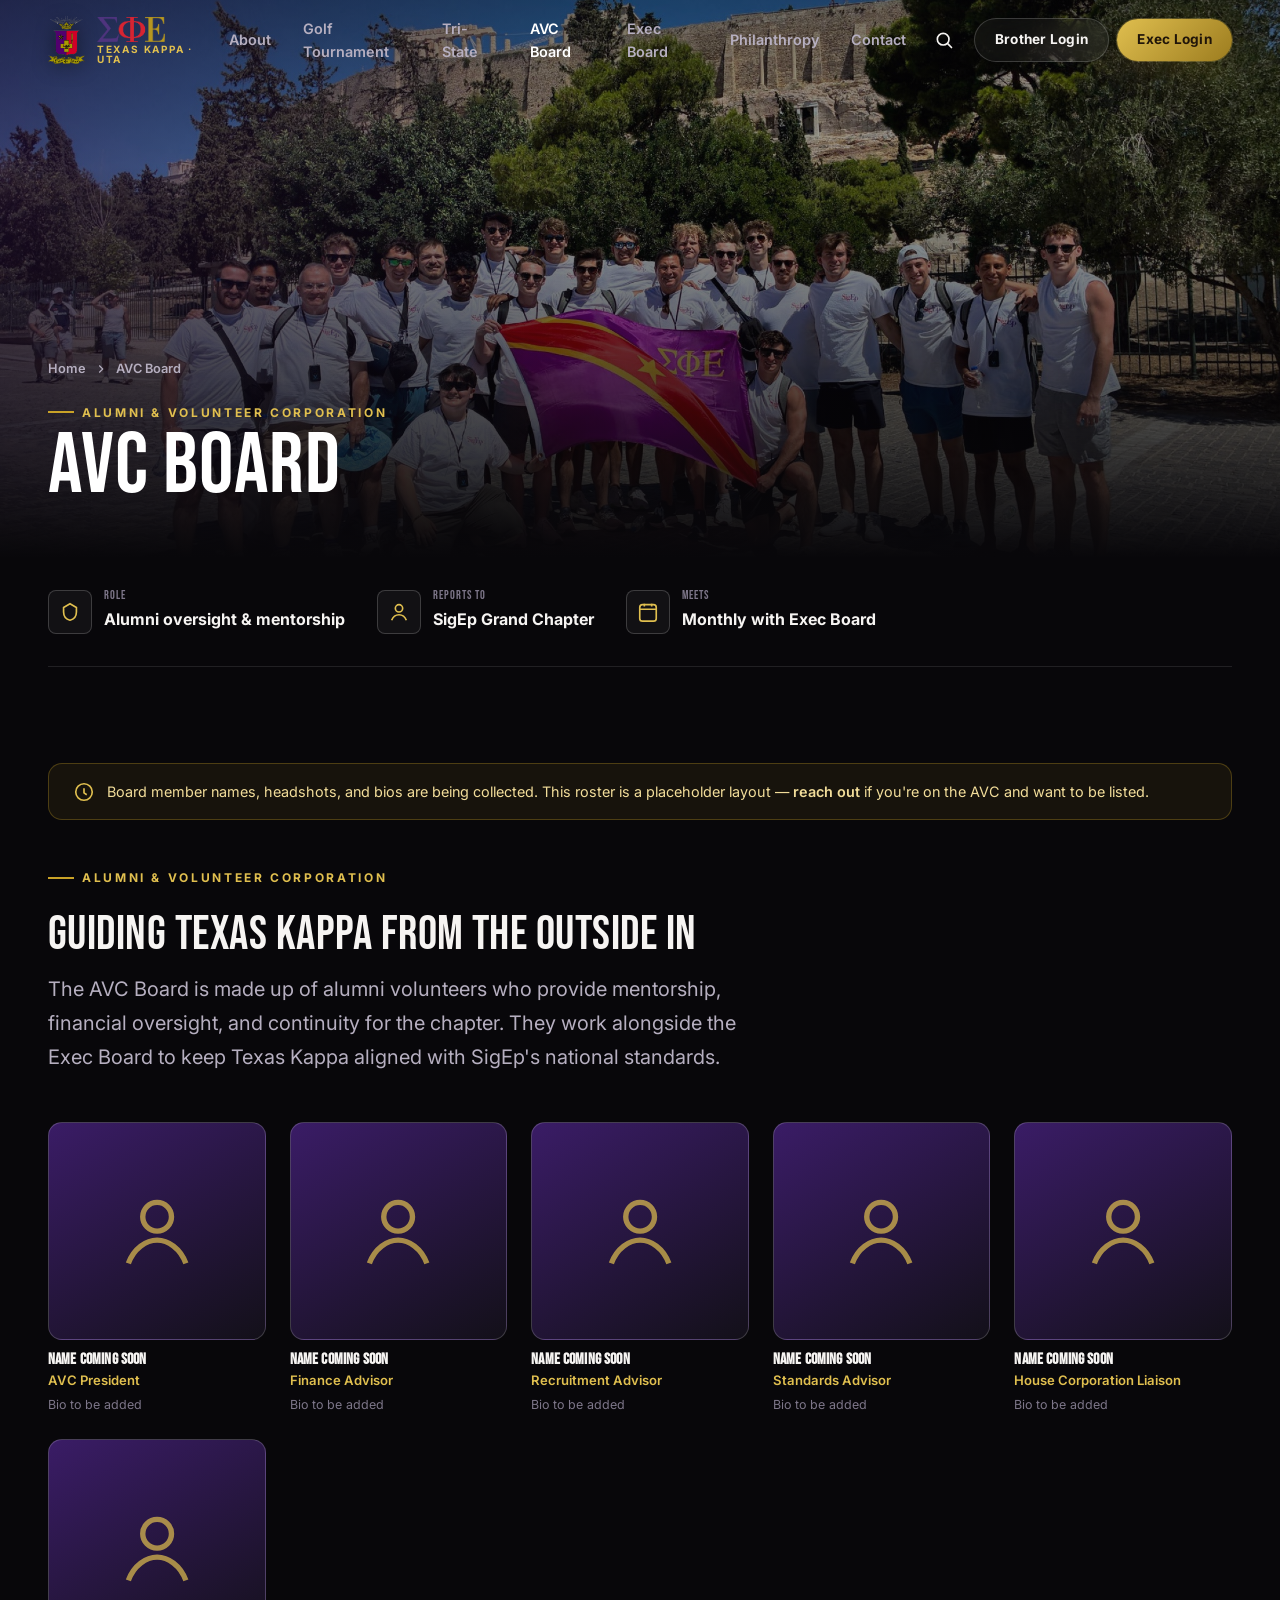
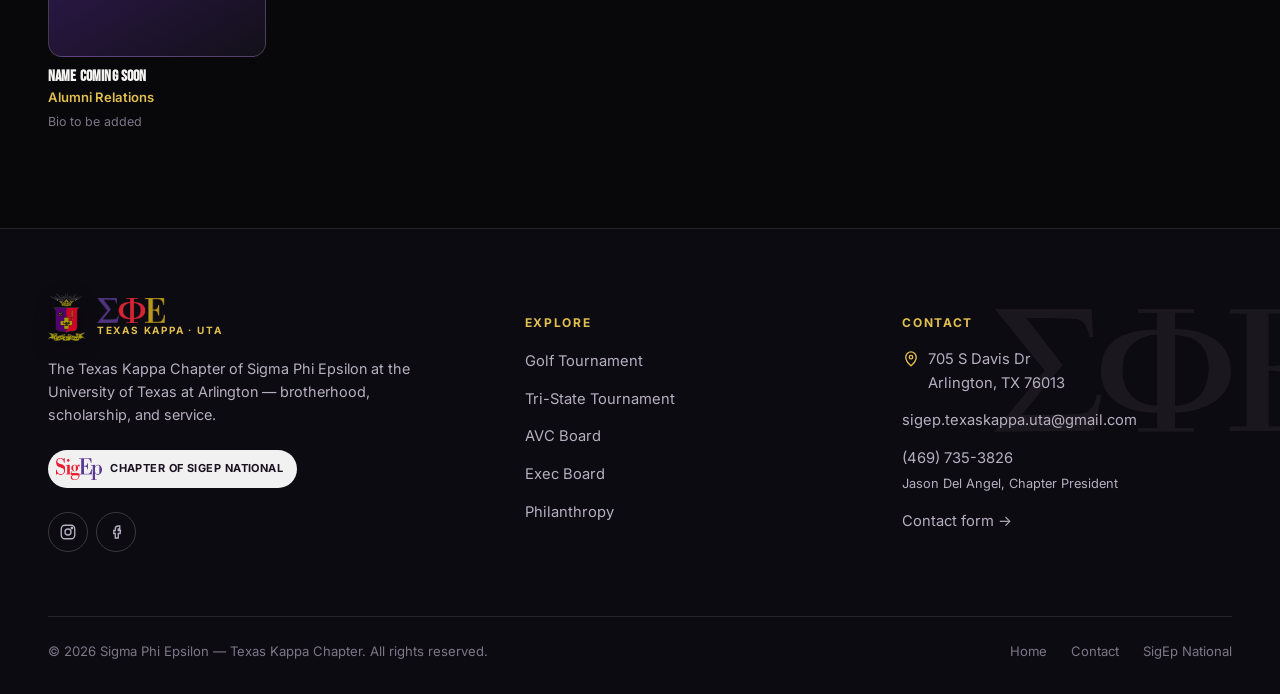
==== commit 62f4f3a7: "Replace ΣΦΕ text wordmark with the real four-color Greek letters logo Co-Authored-By: Claude Sonnet " ====
--- a/avc-board.html
+++ b/avc-board.html
@@ -16,7 +16,7 @@
   <div class="container nav-inner">
     <a class="brand" href="index.html" aria-label="Sigma Phi Epsilon, Texas Kappa — home">
       <span class="brand-mark" aria-hidden="true"><img src="assets/img/logo-crest.png" alt=""></span>
-      <span class="brand-text"><span class="brand-greek">ΣΦΕ</span><span class="brand-sub">Texas Kappa · UTA</span></span>
+      <span class="brand-text"><span class="brand-greek"><img src="assets/img/logo-sigep-letters-color.png" alt="ΣΦΕ"></span><span class="brand-sub">Texas Kappa · UTA</span></span>
     </a>
     <nav class="nav-links" aria-label="Primary">
       <a href="index.html#about">About</a>
@@ -195,7 +195,7 @@
       <div class="footer-brand">
         <a class="brand" href="index.html">
           <span class="brand-mark" aria-hidden="true"><img src="assets/img/logo-crest.png" alt=""></span>
-          <span class="brand-text"><span class="brand-greek">ΣΦΕ</span><span class="brand-sub">Texas Kappa · UTA</span></span>
+          <span class="brand-text"><span class="brand-greek"><img src="assets/img/logo-sigep-letters-color.png" alt="ΣΦΕ"></span><span class="brand-sub">Texas Kappa · UTA</span></span>
         </a>
         <p>The Texas Kappa Chapter of Sigma Phi Epsilon at the University of Texas at Arlington — brotherhood, scholarship, and service.</p>
         <a class="footer-natl" href="https://sigep.org" target="_blank" rel="noopener noreferrer">
@@ -204,7 +204,7 @@
         </a>
         <div class="social-row" aria-label="Social media">
           <a class="social-btn" href="https://www.instagram.com/sigep_uta/" target="_blank" rel="noopener noreferrer" aria-label="Texas Kappa on Instagram"><svg viewBox="0 0 24 24" fill="none" stroke="currentColor" stroke-width="1.8"><rect x="3" y="3" width="18" height="18" rx="5"/><circle cx="12" cy="12" r="4"/><circle cx="17.2" cy="6.8" r="1"/></svg></a>
-          <a class="social-btn" href="https://www.facebook.com/SigmaPhiEpsilon" target="_blank" rel="noopener noreferrer" aria-label="SigEp National on Facebook"><svg viewBox="0 0 24 24" fill="none" stroke="currentColor" stroke-width="1.8"><path d="M15 8h2V4h-2a4 4 0 00-4 4v2H9v4h2v6h4v-6h2.5l.5-4H15V8z"/></svg></a>
+          <a class="social-btn" href="https://www.facebook.com/profile.php?id=61586861032916" target="_blank" rel="noopener noreferrer" aria-label="Texas Kappa on Facebook"><svg viewBox="0 0 24 24" fill="none" stroke="currentColor" stroke-width="1.8"><path d="M15 8h2V4h-2a4 4 0 00-4 4v2H9v4h2v6h4v-6h2.5l.5-4H15V8z"/></svg></a>
         </div>
       </div>
       <div class="footer-col">
--- a/css/style.css
+++ b/css/style.css
@@ -292,7 +292,8 @@
 .brand-mark img { height: 48px; width: auto; display: block; max-width: none; }
 .brand-mark svg { width: 26px; height: 26px; }
 .brand-text { display: flex; flex-direction: column; line-height: 1; }
-.brand-text .brand-greek { font-size: 1.5rem; color: #fff; }
+.brand-text .brand-greek { display: block; line-height: 0; }
+.brand-text .brand-greek img { height: 25px; width: auto; display: block; }
 .brand-text .brand-sub {
   font-family: var(--font-body);
   font-size: 10px;
@@ -1104,7 +1105,34 @@
 select.field-input { appearance: none; background-image: linear-gradient(45deg, transparent 50%, var(--text-muted) 50%), linear-gradient(135deg, var(--text-muted) 50%, transparent 50%); background-position: calc(100% - 20px) 50%, calc(100% - 14px) 50%; background-size: 6px 6px; background-repeat: no-repeat; padding-right: 40px; }
 select.field-input option { background: #131019; color: var(--text); }
 .check-row { display: flex; gap: var(--space-3); align-items: flex-start; font-size: 0.92rem; color: var(--text-muted); cursor: pointer; }
-.check-row input { width: 20px; height: 20px; margin-top: 2px; accent-color: var(--gold-600); flex-shrink: 0; }
+.check-row input[type="checkbox"] {
+  appearance: none; -webkit-appearance: none;
+  box-sizing: border-box;
+  width: 20px; min-width: 20px; max-width: 20px;
+  height: 20px; min-height: 20px; max-height: 20px;
+  padding: 0;
+  margin: 2px 0 0;
+  border: 2px solid var(--border-strong);
+  border-radius: 5px;
+  background: var(--surface);
+  flex-shrink: 0;
+  align-self: flex-start;
+  cursor: pointer;
+  display: inline-grid;
+  place-content: center;
+  transition: background var(--dur-fast) var(--ease-out), border-color var(--dur-fast) var(--ease-out);
+}
+.check-row input[type="checkbox"]::after {
+  content: '';
+  width: 6px; height: 11px;
+  border: solid #1a1220;
+  border-width: 0 2.5px 2.5px 0;
+  transform: rotate(45deg) translate(-1px, -1px) scale(0);
+  transition: transform var(--dur-fast) var(--ease-out);
+}
+.check-row input[type="checkbox"]:checked { background: var(--gold-600); border-color: var(--gold-600); }
+.check-row input[type="checkbox"]:checked::after { transform: rotate(45deg) translate(-1px, -1px) scale(1); }
+.check-row input[type="checkbox"]:focus-visible { outline: 2px solid var(--gold-500); outline-offset: 2px; }
 .field-error { color: #ff8a9b; font-size: 0.8rem; margin-top: var(--space-1); display: none; }
 .field.has-error .field-error { display: block; }
 .field.has-error .field-input { border-color: #ff8a9b; }
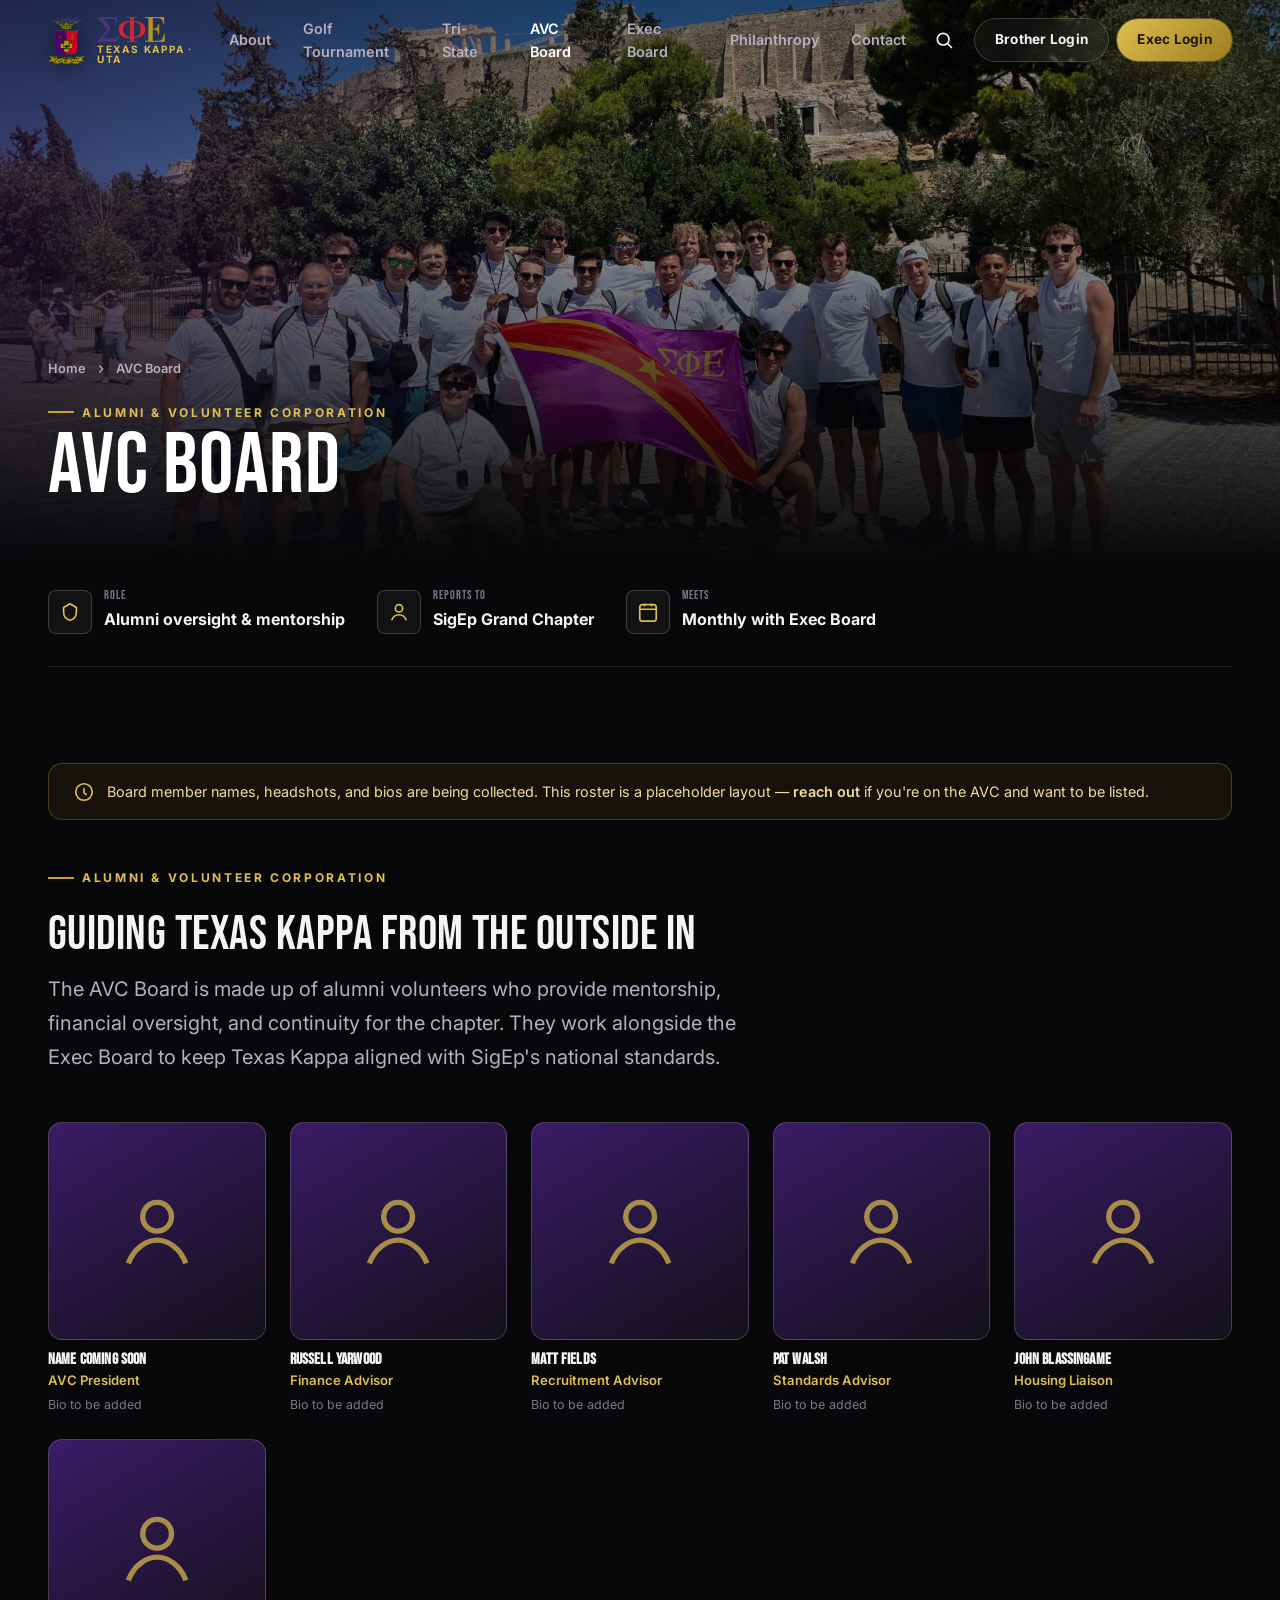
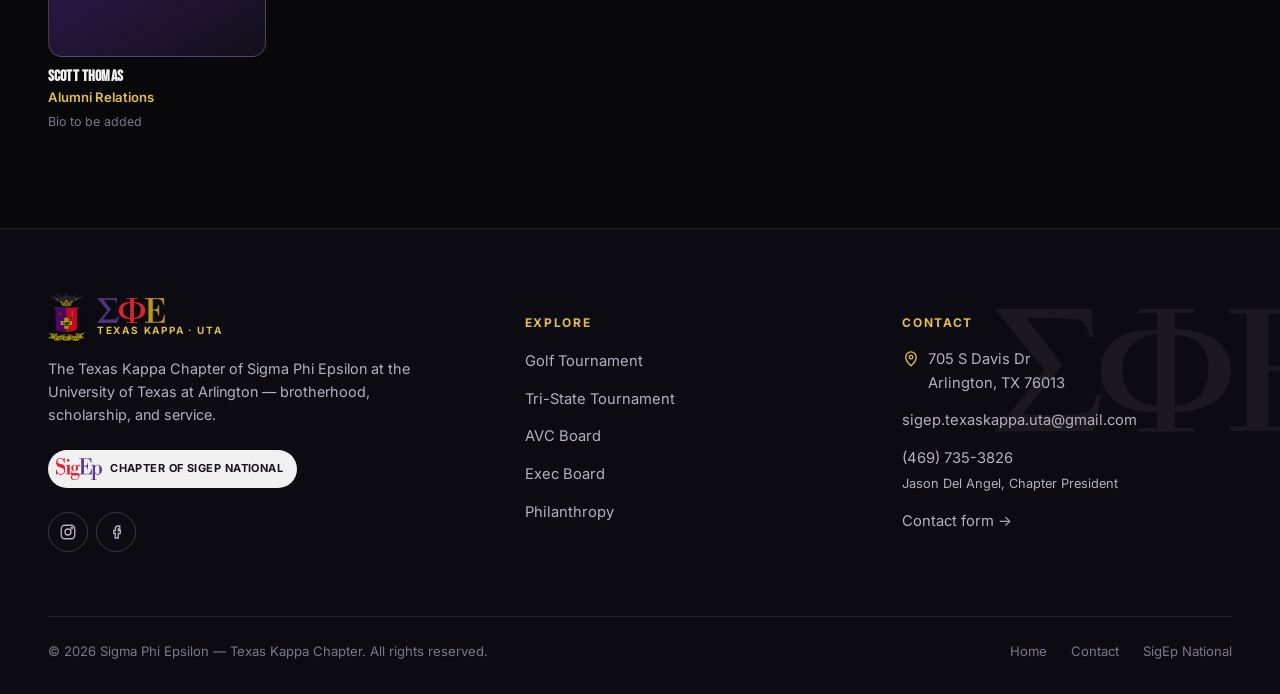
==== commit 1d5fdbc3: "Add real AVC board names Co-Authored-By: Claude Sonnet 5 <noreply@anthropic.com>" ====
--- a/avc-board.html
+++ b/avc-board.html
@@ -155,31 +155,31 @@
         </div>
         <div class="person-card reveal">
           <div class="person-avatar"><svg viewBox="0 0 24 24" fill="none" stroke="currentColor" stroke-width="1.5"><circle cx="12" cy="8" r="4"/><path d="M4 21c1.5-4.2 5-6.5 8-6.5s6.5 2.3 8 6.5"/></svg></div>
-          <h4>Name coming soon</h4>
+          <h4>Russell Yarwood</h4>
           <div class="role">Finance Advisor</div>
           <div class="placeholder-tag">Bio to be added</div>
         </div>
         <div class="person-card reveal">
           <div class="person-avatar"><svg viewBox="0 0 24 24" fill="none" stroke="currentColor" stroke-width="1.5"><circle cx="12" cy="8" r="4"/><path d="M4 21c1.5-4.2 5-6.5 8-6.5s6.5 2.3 8 6.5"/></svg></div>
-          <h4>Name coming soon</h4>
+          <h4>Matt Fields</h4>
           <div class="role">Recruitment Advisor</div>
           <div class="placeholder-tag">Bio to be added</div>
         </div>
         <div class="person-card reveal">
           <div class="person-avatar"><svg viewBox="0 0 24 24" fill="none" stroke="currentColor" stroke-width="1.5"><circle cx="12" cy="8" r="4"/><path d="M4 21c1.5-4.2 5-6.5 8-6.5s6.5 2.3 8 6.5"/></svg></div>
-          <h4>Name coming soon</h4>
+          <h4>Pat Walsh</h4>
           <div class="role">Standards Advisor</div>
           <div class="placeholder-tag">Bio to be added</div>
         </div>
         <div class="person-card reveal">
           <div class="person-avatar"><svg viewBox="0 0 24 24" fill="none" stroke="currentColor" stroke-width="1.5"><circle cx="12" cy="8" r="4"/><path d="M4 21c1.5-4.2 5-6.5 8-6.5s6.5 2.3 8 6.5"/></svg></div>
-          <h4>Name coming soon</h4>
-          <div class="role">House Corporation Liaison</div>
-          <div class="placeholder-tag">Bio to be added</div>
-        </div>
-        <div class="person-card reveal">
-          <div class="person-avatar"><svg viewBox="0 0 24 24" fill="none" stroke="currentColor" stroke-width="1.5"><circle cx="12" cy="8" r="4"/><path d="M4 21c1.5-4.2 5-6.5 8-6.5s6.5 2.3 8 6.5"/></svg></div>
-          <h4>Name coming soon</h4>
+          <h4>John Blassingame</h4>
+          <div class="role">Housing Liaison</div>
+          <div class="placeholder-tag">Bio to be added</div>
+        </div>
+        <div class="person-card reveal">
+          <div class="person-avatar"><svg viewBox="0 0 24 24" fill="none" stroke="currentColor" stroke-width="1.5"><circle cx="12" cy="8" r="4"/><path d="M4 21c1.5-4.2 5-6.5 8-6.5s6.5 2.3 8 6.5"/></svg></div>
+          <h4>Scott Thomas</h4>
           <div class="role">Alumni Relations</div>
           <div class="placeholder-tag">Bio to be added</div>
         </div>
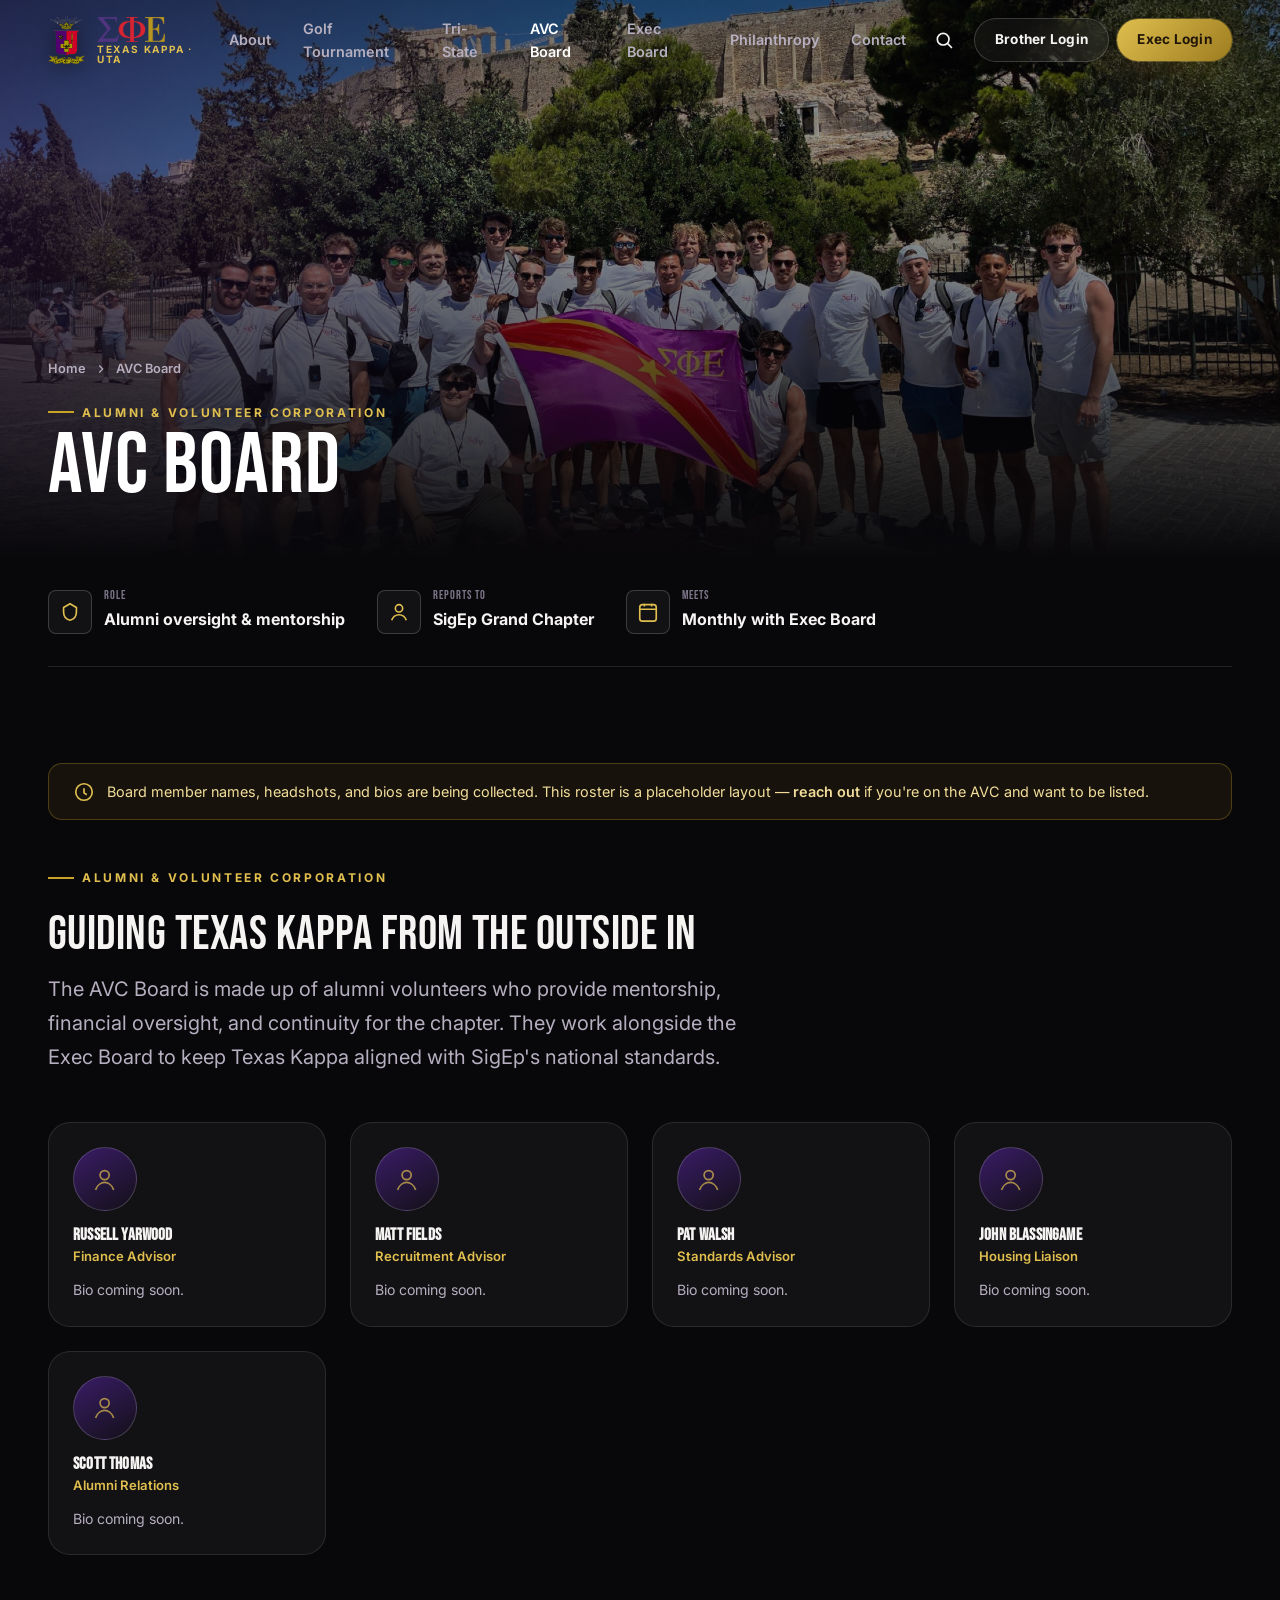
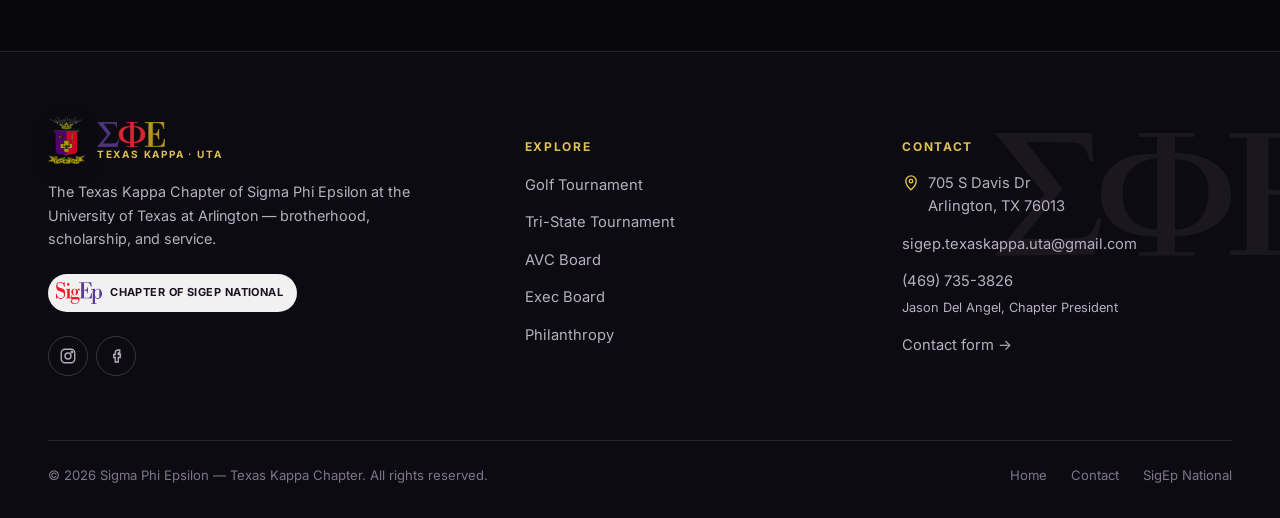
==== commit bb05889f: "Redesign board member cards as bordered tiles with a bio slot Removes the vacant AVC President place" ====
--- a/avc-board.html
+++ b/avc-board.html
@@ -149,39 +149,33 @@
       <div class="person-grid stagger-grid">
         <div class="person-card reveal">
           <div class="person-avatar"><svg viewBox="0 0 24 24" fill="none" stroke="currentColor" stroke-width="1.5"><circle cx="12" cy="8" r="4"/><path d="M4 21c1.5-4.2 5-6.5 8-6.5s6.5 2.3 8 6.5"/></svg></div>
-          <h4>Name coming soon</h4>
-          <div class="role">AVC President</div>
-          <div class="placeholder-tag">Bio to be added</div>
-        </div>
-        <div class="person-card reveal">
-          <div class="person-avatar"><svg viewBox="0 0 24 24" fill="none" stroke="currentColor" stroke-width="1.5"><circle cx="12" cy="8" r="4"/><path d="M4 21c1.5-4.2 5-6.5 8-6.5s6.5 2.3 8 6.5"/></svg></div>
           <h4>Russell Yarwood</h4>
           <div class="role">Finance Advisor</div>
-          <div class="placeholder-tag">Bio to be added</div>
+          <p class="person-bio">Bio coming soon.</p>
         </div>
         <div class="person-card reveal">
           <div class="person-avatar"><svg viewBox="0 0 24 24" fill="none" stroke="currentColor" stroke-width="1.5"><circle cx="12" cy="8" r="4"/><path d="M4 21c1.5-4.2 5-6.5 8-6.5s6.5 2.3 8 6.5"/></svg></div>
           <h4>Matt Fields</h4>
           <div class="role">Recruitment Advisor</div>
-          <div class="placeholder-tag">Bio to be added</div>
+          <p class="person-bio">Bio coming soon.</p>
         </div>
         <div class="person-card reveal">
           <div class="person-avatar"><svg viewBox="0 0 24 24" fill="none" stroke="currentColor" stroke-width="1.5"><circle cx="12" cy="8" r="4"/><path d="M4 21c1.5-4.2 5-6.5 8-6.5s6.5 2.3 8 6.5"/></svg></div>
           <h4>Pat Walsh</h4>
           <div class="role">Standards Advisor</div>
-          <div class="placeholder-tag">Bio to be added</div>
+          <p class="person-bio">Bio coming soon.</p>
         </div>
         <div class="person-card reveal">
           <div class="person-avatar"><svg viewBox="0 0 24 24" fill="none" stroke="currentColor" stroke-width="1.5"><circle cx="12" cy="8" r="4"/><path d="M4 21c1.5-4.2 5-6.5 8-6.5s6.5 2.3 8 6.5"/></svg></div>
           <h4>John Blassingame</h4>
           <div class="role">Housing Liaison</div>
-          <div class="placeholder-tag">Bio to be added</div>
+          <p class="person-bio">Bio coming soon.</p>
         </div>
         <div class="person-card reveal">
           <div class="person-avatar"><svg viewBox="0 0 24 24" fill="none" stroke="currentColor" stroke-width="1.5"><circle cx="12" cy="8" r="4"/><path d="M4 21c1.5-4.2 5-6.5 8-6.5s6.5 2.3 8 6.5"/></svg></div>
           <h4>Scott Thomas</h4>
           <div class="role">Alumni Relations</div>
-          <div class="placeholder-tag">Bio to be added</div>
+          <p class="person-bio">Bio coming soon.</p>
         </div>
       </div>
     </div>
--- a/css/style.css
+++ b/css/style.css
@@ -927,21 +927,31 @@
 .two-col { display: grid; gap: var(--space-8); }
 @media (min-width: 960px) { .two-col { grid-template-columns: 1fr 0.8fr; } }
 
-.person-grid { display: grid; gap: var(--space-5); grid-template-columns: repeat(auto-fill, minmax(210px, 1fr)); }
-.person-card { text-align: left; }
+.person-grid { display: grid; gap: var(--space-5); grid-template-columns: repeat(auto-fill, minmax(260px, 1fr)); }
+.person-card {
+  text-align: left;
+  background: var(--surface);
+  border: 1px solid var(--border);
+  border-radius: var(--radius-lg);
+  padding: var(--space-5);
+  transition: border-color var(--dur-base) var(--ease-out), background var(--dur-base) var(--ease-out), transform var(--dur-base) var(--ease-out);
+}
+.person-card:hover { border-color: var(--purple-500); background: var(--surface-strong); transform: translateY(-4px); }
 .person-avatar {
-  aspect-ratio: 1/1;
-  border-radius: var(--radius-md);
+  width: 64px; height: 64px;
+  border-radius: 50%;
   background: linear-gradient(150deg, var(--purple-800), var(--bg-elevated));
   border: 1px solid var(--border-strong);
   display: grid; place-items: center;
   color: var(--gold-500);
-  margin-bottom: var(--space-3);
+  margin-bottom: var(--space-4);
   overflow: hidden;
-}
-.person-avatar svg { width: 40%; height: 40%; opacity: 0.7; }
-.person-card h4 { font-weight: 700; font-size: 1rem; }
+  flex-shrink: 0;
+}
+.person-avatar svg { width: 44%; height: 44%; opacity: 0.7; }
+.person-card h4 { font-weight: 700; font-size: 1.05rem; }
 .person-card .role { color: var(--gold-500); font-size: 0.82rem; font-weight: 600; margin-top: 2px; }
+.person-bio { color: var(--text-muted); font-size: 0.88rem; line-height: 1.6; margin-top: var(--space-3); }
 .person-card .placeholder-tag { color: var(--text-faint); font-size: 0.78rem; margin-top: 4px; }
 
 /* Contact page form */
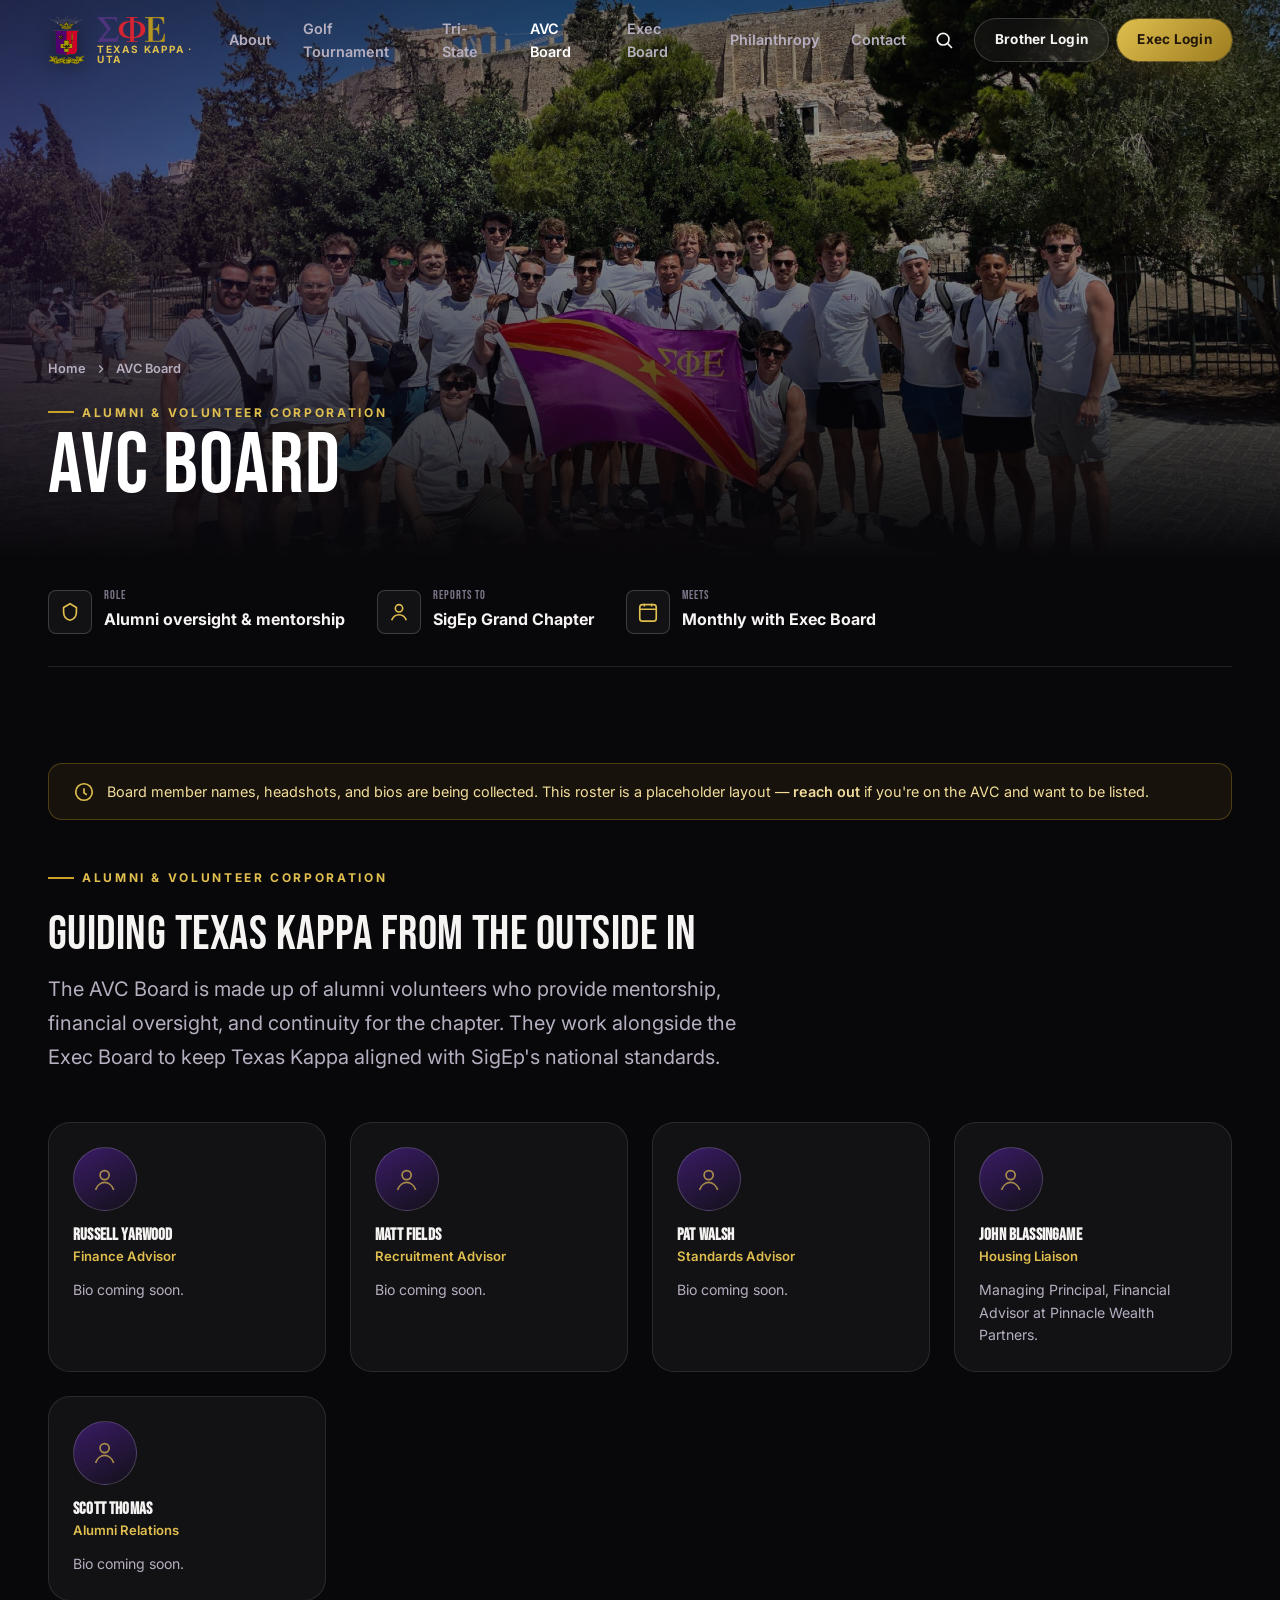
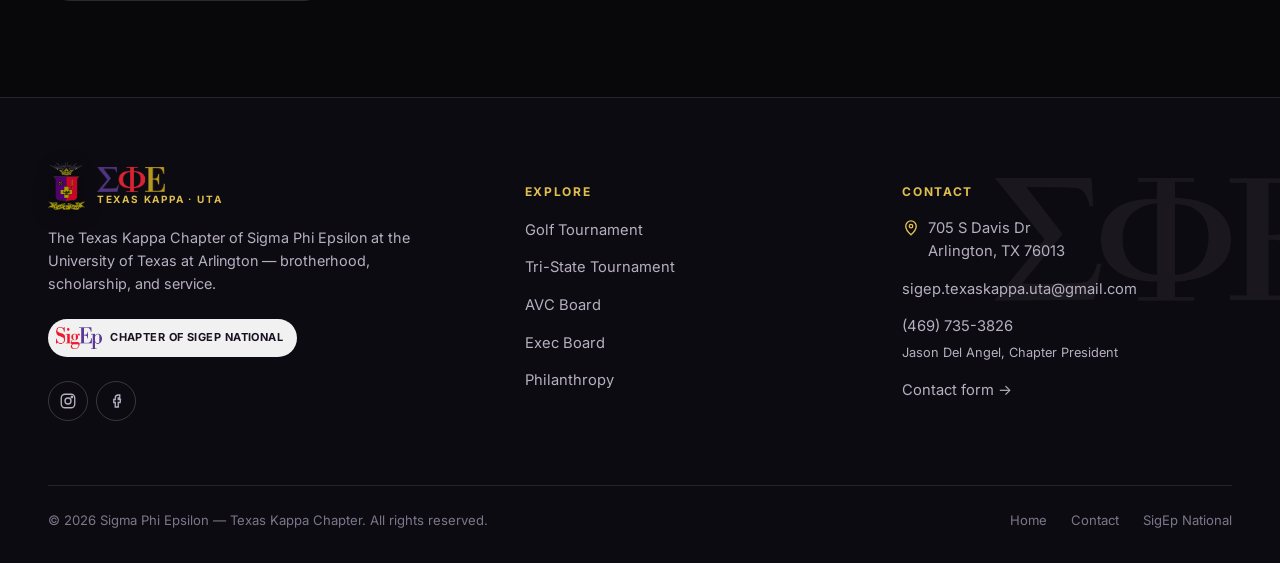
==== commit 6b1d2204: "Add John Blassingame's bio to the AVC board Co-Authored-By: Claude Sonnet 5 <noreply@anthropic.com>" ====
--- a/avc-board.html
+++ b/avc-board.html
@@ -169,7 +169,7 @@
           <div class="person-avatar"><svg viewBox="0 0 24 24" fill="none" stroke="currentColor" stroke-width="1.5"><circle cx="12" cy="8" r="4"/><path d="M4 21c1.5-4.2 5-6.5 8-6.5s6.5 2.3 8 6.5"/></svg></div>
           <h4>John Blassingame</h4>
           <div class="role">Housing Liaison</div>
-          <p class="person-bio">Bio coming soon.</p>
+          <p class="person-bio">Managing Principal, Financial Advisor at Pinnacle Wealth Partners.</p>
         </div>
         <div class="person-card reveal">
           <div class="person-avatar"><svg viewBox="0 0 24 24" fill="none" stroke="currentColor" stroke-width="1.5"><circle cx="12" cy="8" r="4"/><path d="M4 21c1.5-4.2 5-6.5 8-6.5s6.5 2.3 8 6.5"/></svg></div>
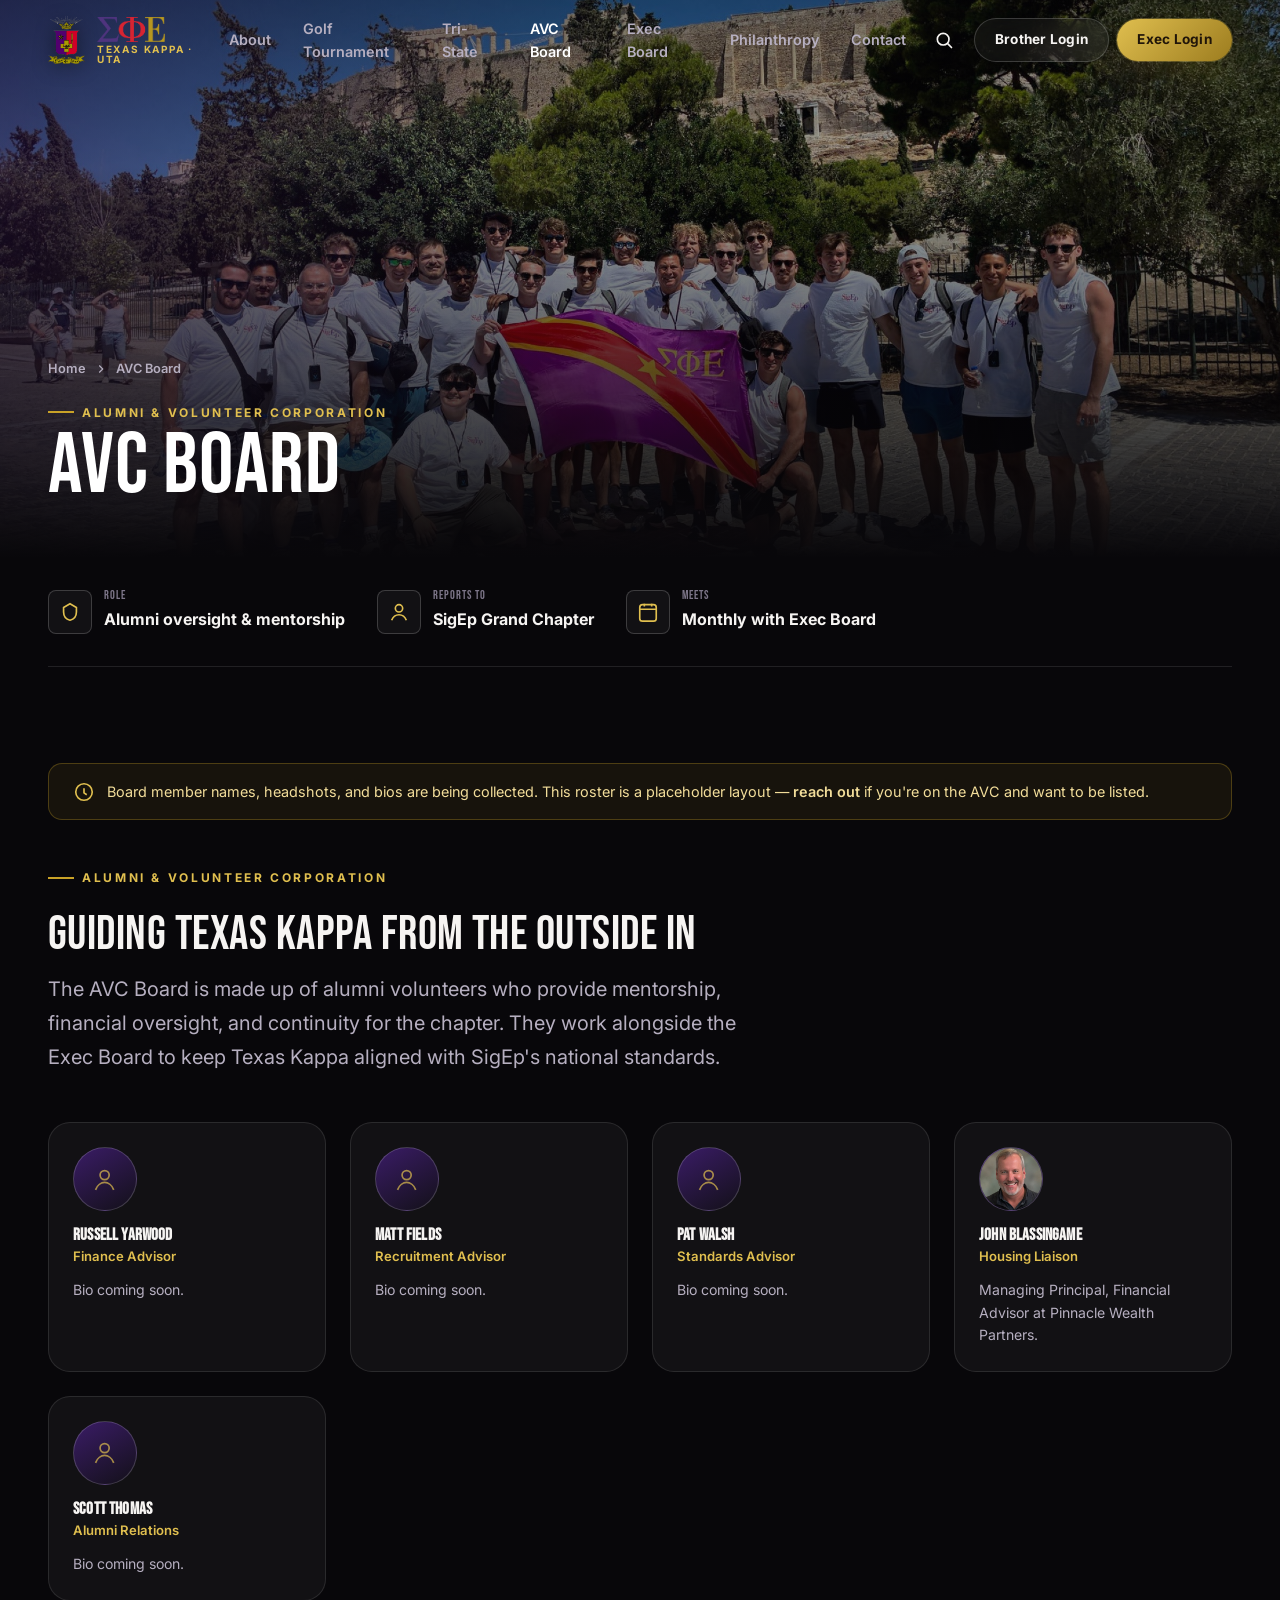
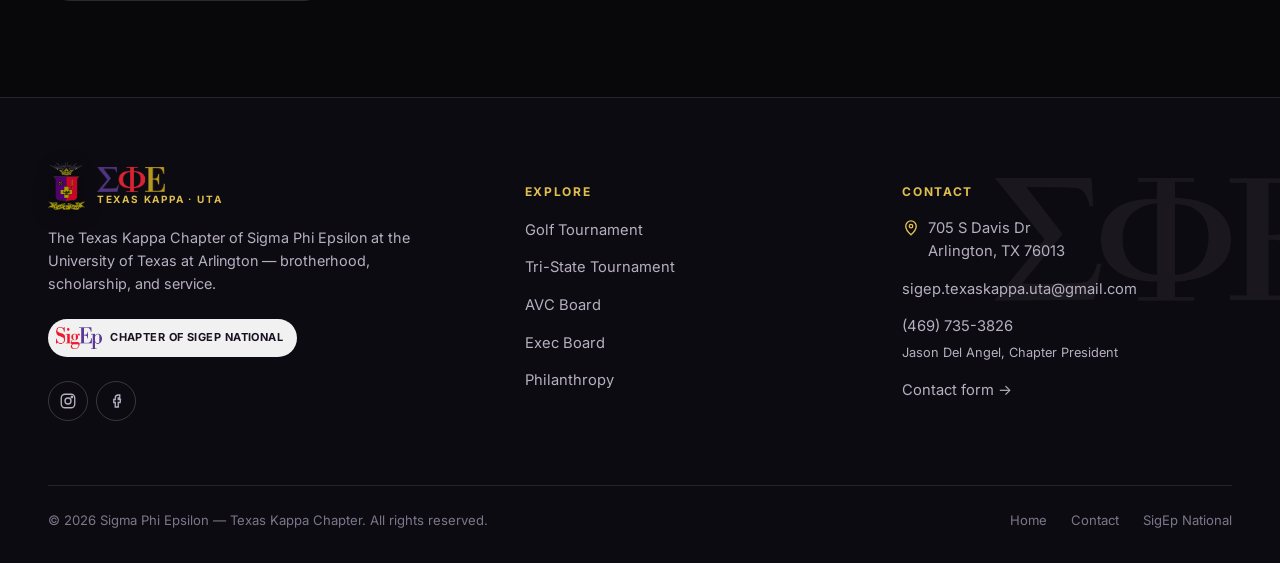
==== commit ccaf49f2: "Add John Blassingame's headshot to the AVC board Co-Authored-By: Claude Sonnet 5 <noreply@anthropic." ====
--- a/avc-board.html
+++ b/avc-board.html
@@ -166,7 +166,7 @@
           <p class="person-bio">Bio coming soon.</p>
         </div>
         <div class="person-card reveal">
-          <div class="person-avatar"><svg viewBox="0 0 24 24" fill="none" stroke="currentColor" stroke-width="1.5"><circle cx="12" cy="8" r="4"/><path d="M4 21c1.5-4.2 5-6.5 8-6.5s6.5 2.3 8 6.5"/></svg></div>
+          <div class="person-avatar"><img src="assets/img/avc-john-blassingame.jpg" alt="John Blassingame" loading="lazy"></div>
           <h4>John Blassingame</h4>
           <div class="role">Housing Liaison</div>
           <p class="person-bio">Managing Principal, Financial Advisor at Pinnacle Wealth Partners.</p>
--- a/css/style.css
+++ b/css/style.css
@@ -949,6 +949,7 @@
   flex-shrink: 0;
 }
 .person-avatar svg { width: 44%; height: 44%; opacity: 0.7; }
+.person-avatar img { width: 100%; height: 100%; object-fit: cover; }
 .person-card h4 { font-weight: 700; font-size: 1.05rem; }
 .person-card .role { color: var(--gold-500); font-size: 0.82rem; font-weight: 600; margin-top: 2px; }
 .person-bio { color: var(--text-muted); font-size: 0.88rem; line-height: 1.6; margin-top: var(--space-3); }
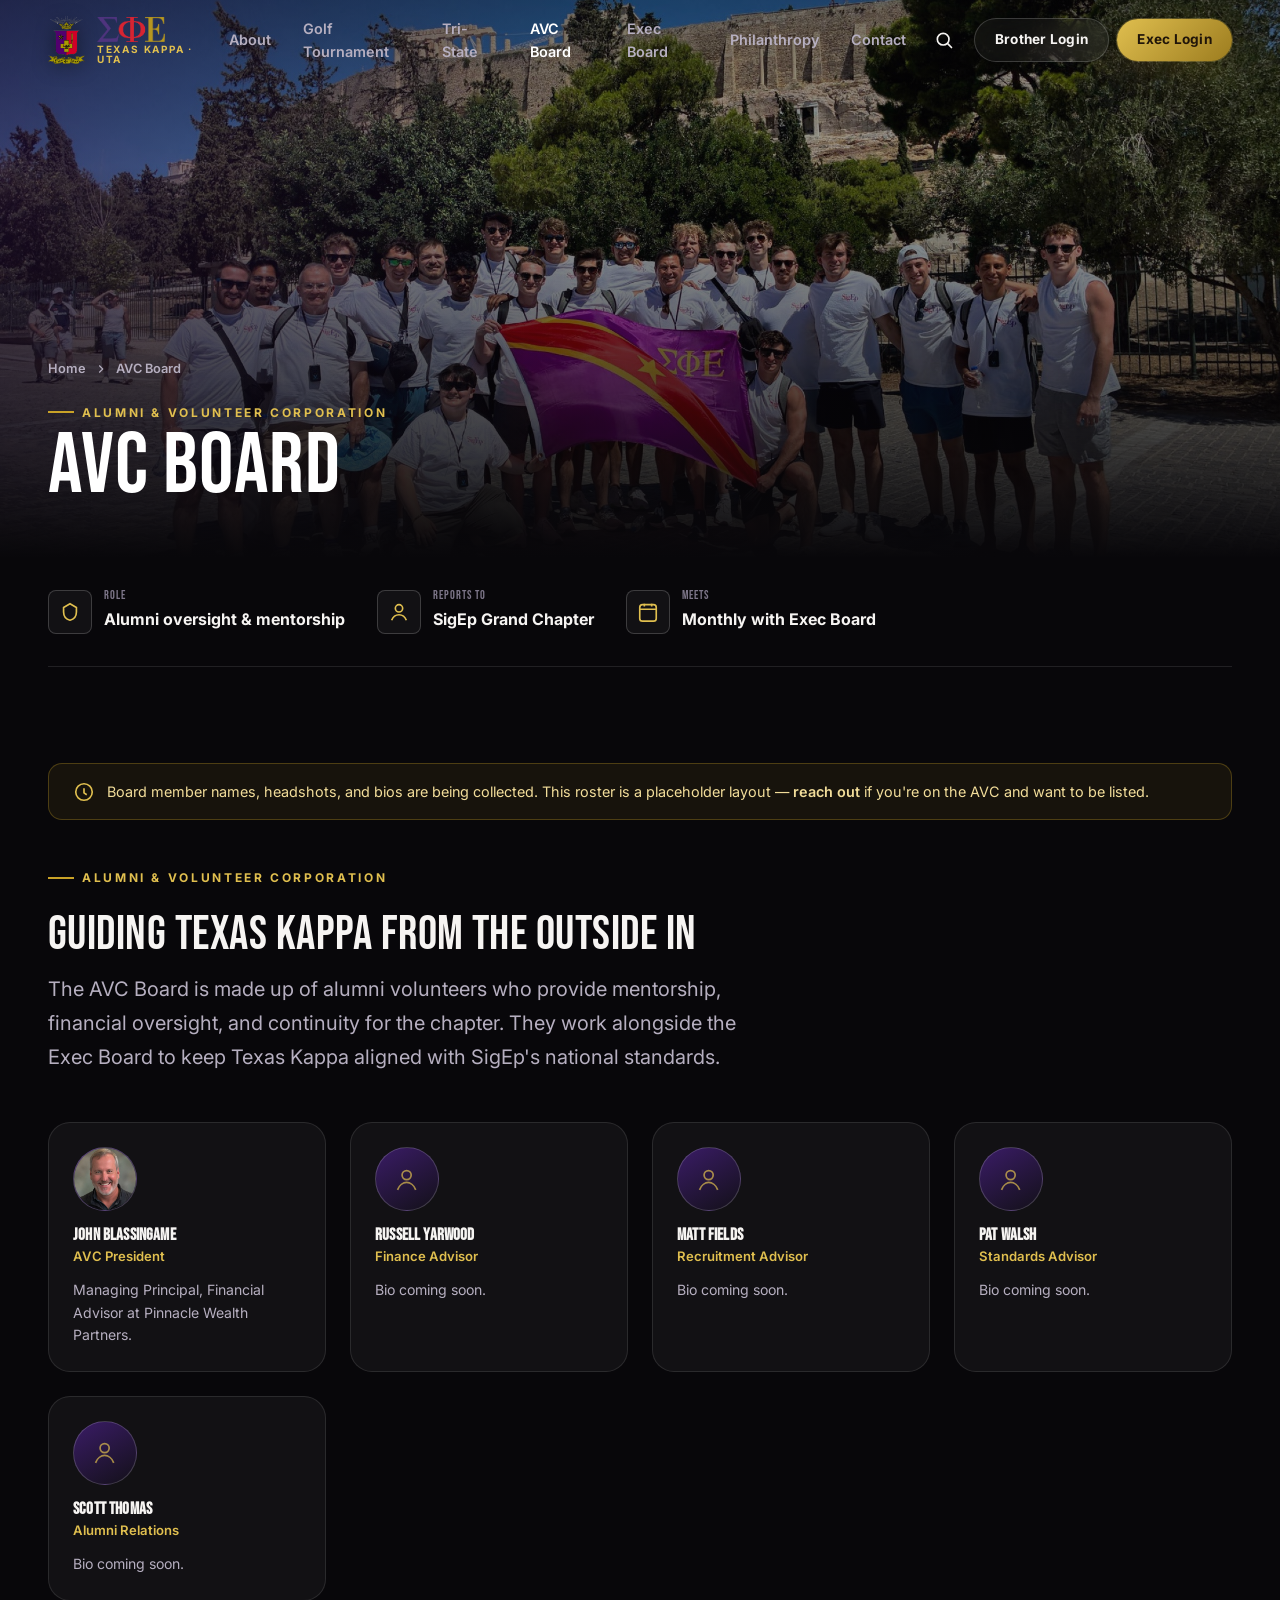
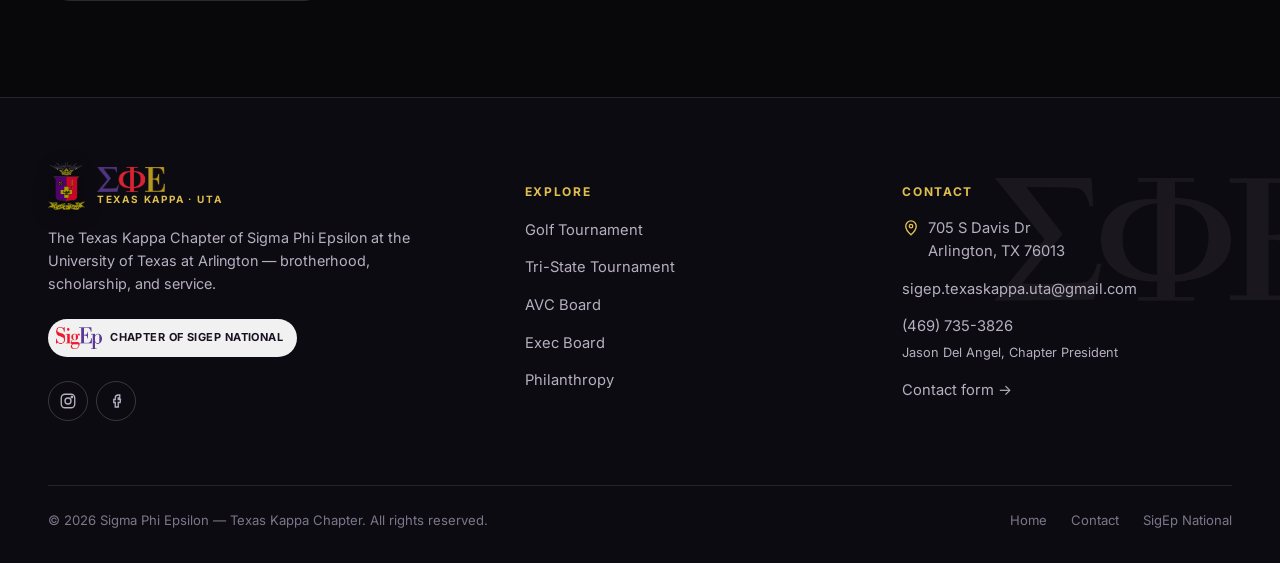
==== commit c850d8ac: "John Blassingame is AVC President, move his tile first Co-Authored-By: Claude Sonnet 5 <noreply@anth" ====
--- a/avc-board.html
+++ b/avc-board.html
@@ -148,6 +148,12 @@
 
       <div class="person-grid stagger-grid">
         <div class="person-card reveal">
+          <div class="person-avatar"><img src="assets/img/avc-john-blassingame.jpg" alt="John Blassingame" loading="lazy"></div>
+          <h4>John Blassingame</h4>
+          <div class="role">AVC President</div>
+          <p class="person-bio">Managing Principal, Financial Advisor at Pinnacle Wealth Partners.</p>
+        </div>
+        <div class="person-card reveal">
           <div class="person-avatar"><svg viewBox="0 0 24 24" fill="none" stroke="currentColor" stroke-width="1.5"><circle cx="12" cy="8" r="4"/><path d="M4 21c1.5-4.2 5-6.5 8-6.5s6.5 2.3 8 6.5"/></svg></div>
           <h4>Russell Yarwood</h4>
           <div class="role">Finance Advisor</div>
@@ -164,12 +170,6 @@
           <h4>Pat Walsh</h4>
           <div class="role">Standards Advisor</div>
           <p class="person-bio">Bio coming soon.</p>
-        </div>
-        <div class="person-card reveal">
-          <div class="person-avatar"><img src="assets/img/avc-john-blassingame.jpg" alt="John Blassingame" loading="lazy"></div>
-          <h4>John Blassingame</h4>
-          <div class="role">Housing Liaison</div>
-          <p class="person-bio">Managing Principal, Financial Advisor at Pinnacle Wealth Partners.</p>
         </div>
         <div class="person-card reveal">
           <div class="person-avatar"><svg viewBox="0 0 24 24" fill="none" stroke="currentColor" stroke-width="1.5"><circle cx="12" cy="8" r="4"/><path d="M4 21c1.5-4.2 5-6.5 8-6.5s6.5 2.3 8 6.5"/></svg></div>
